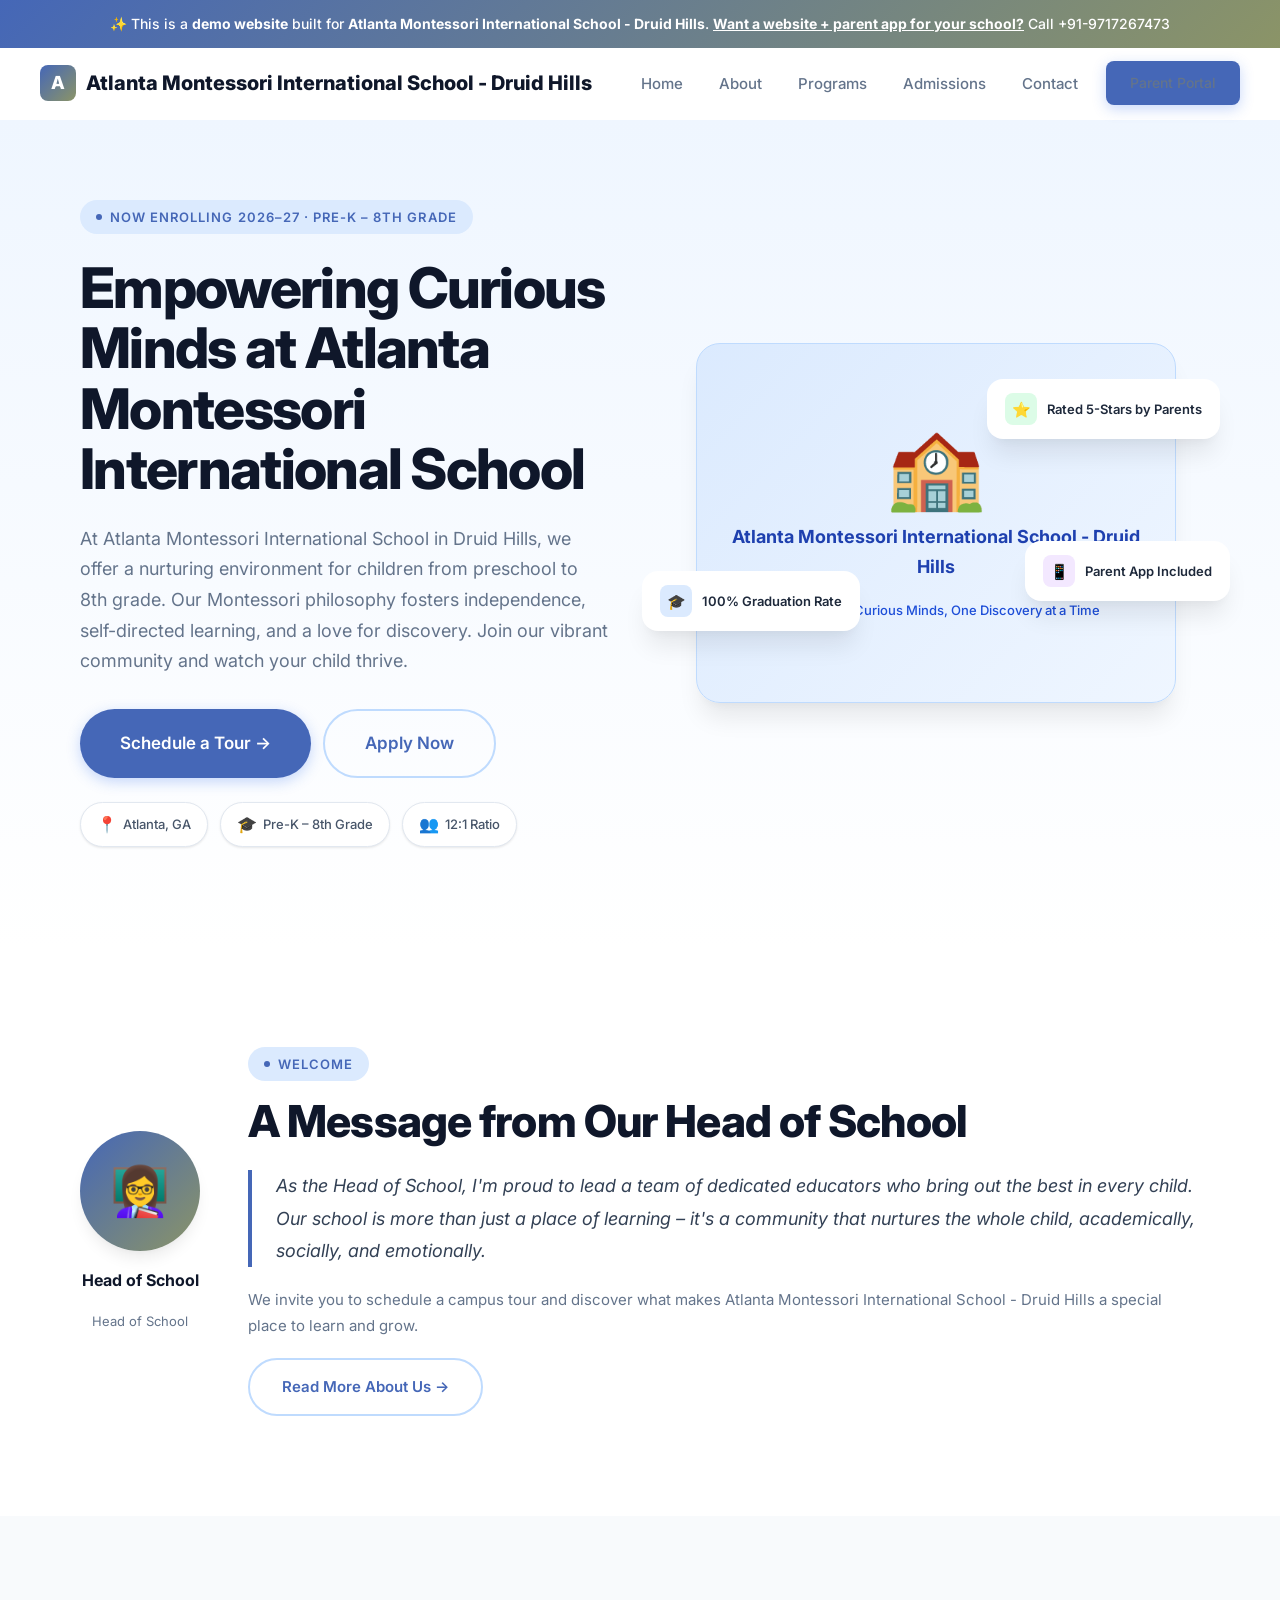
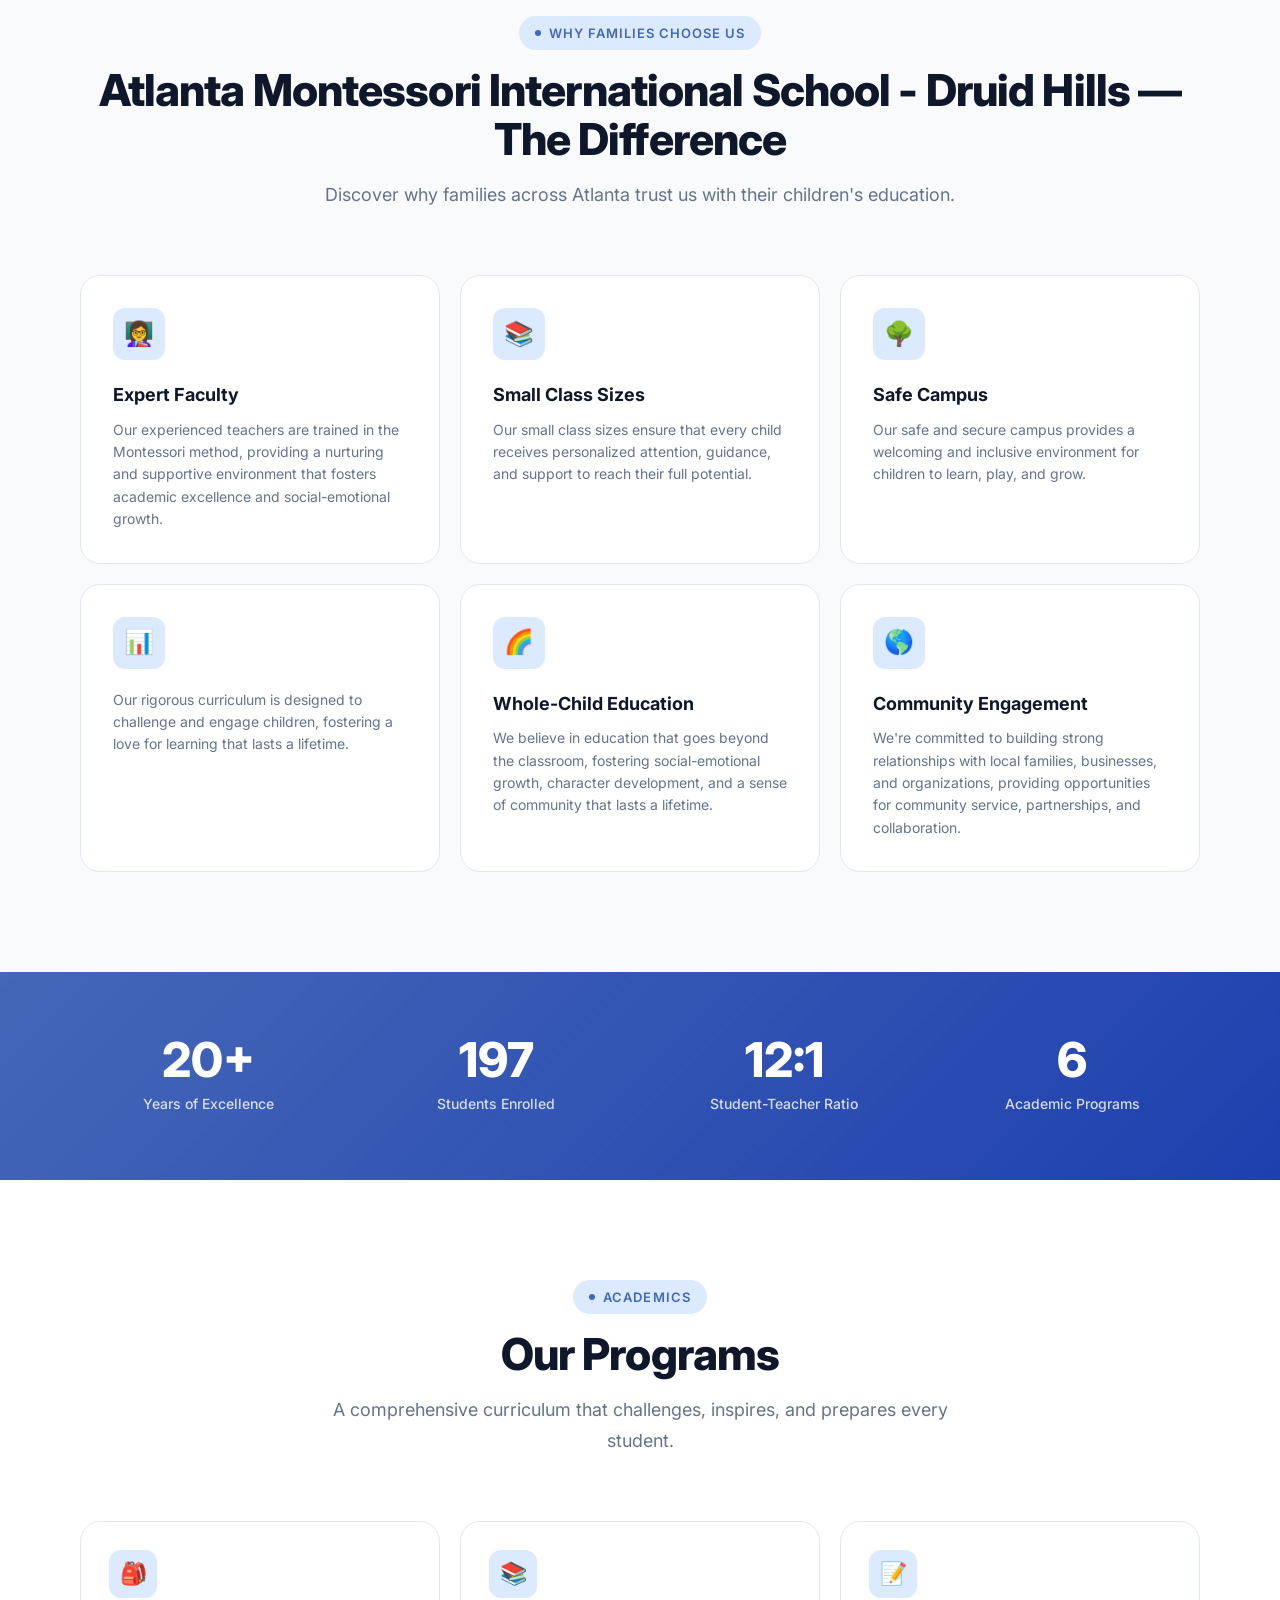
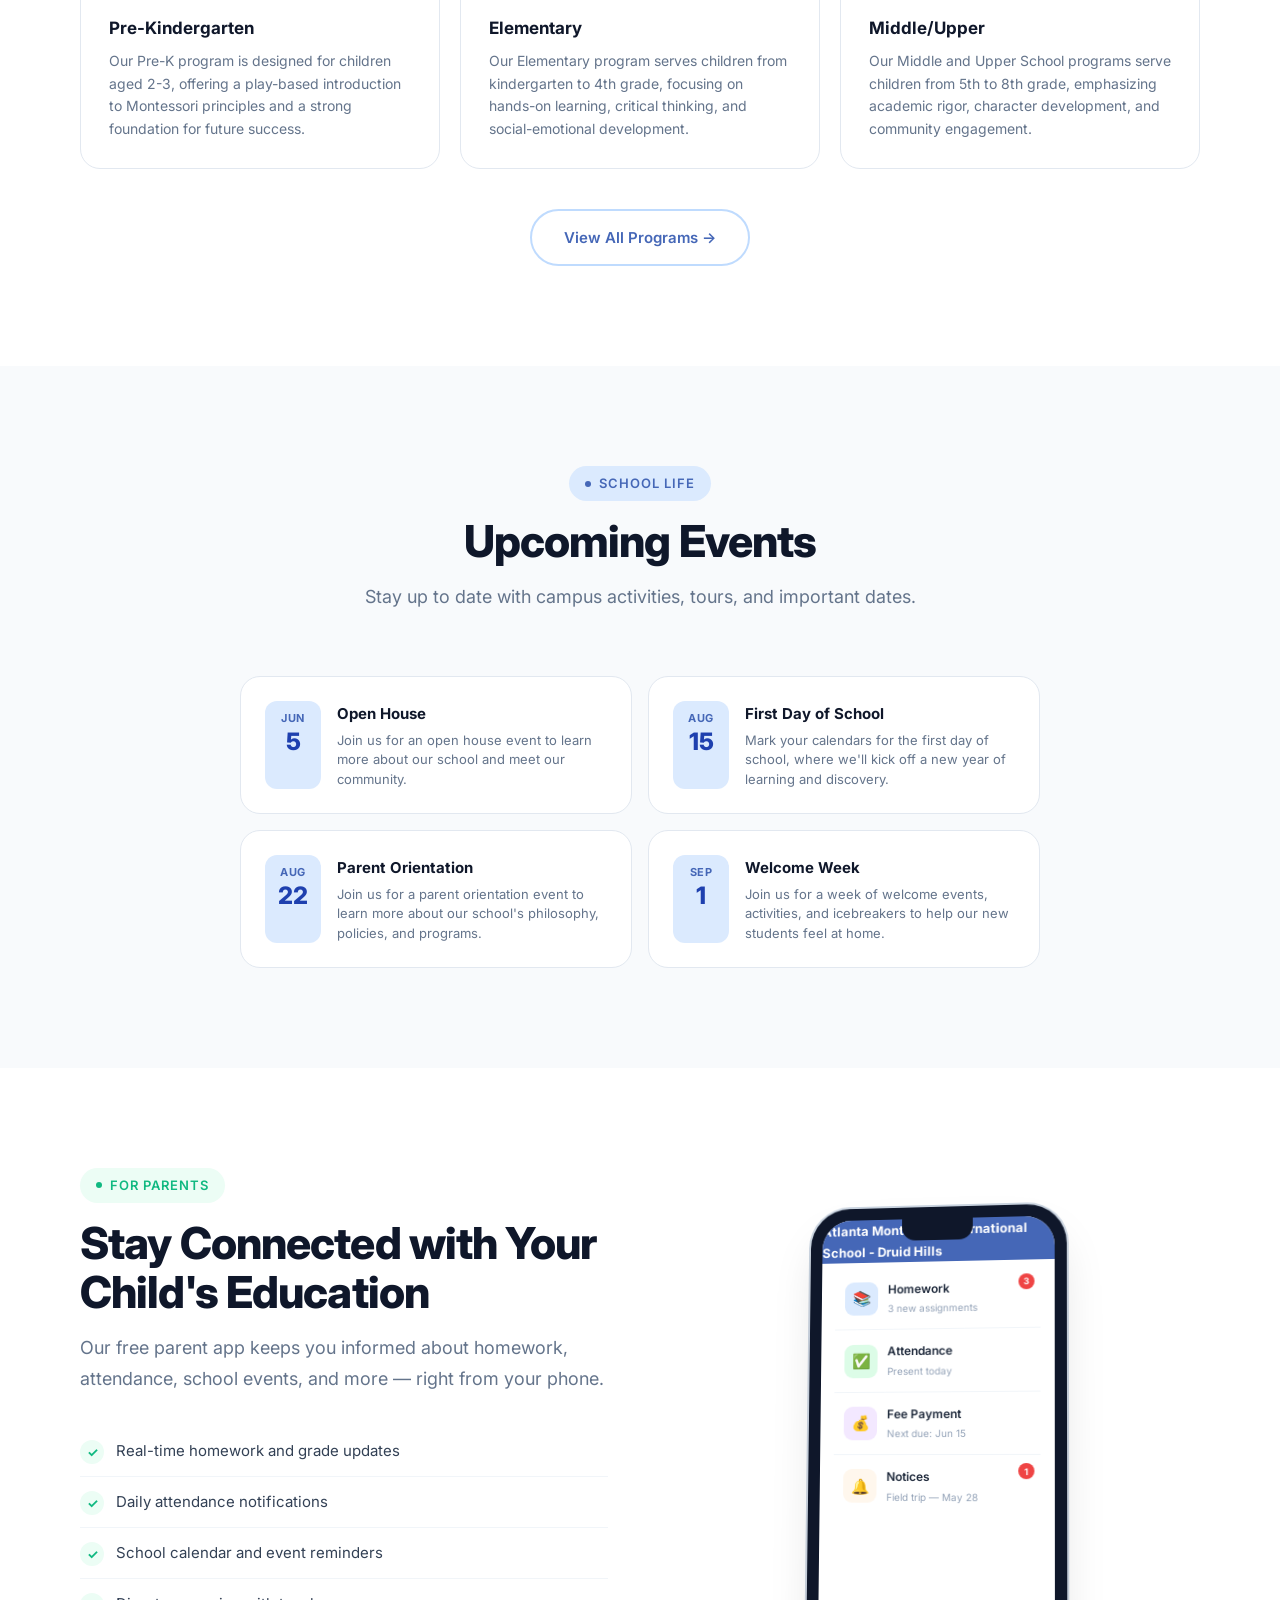
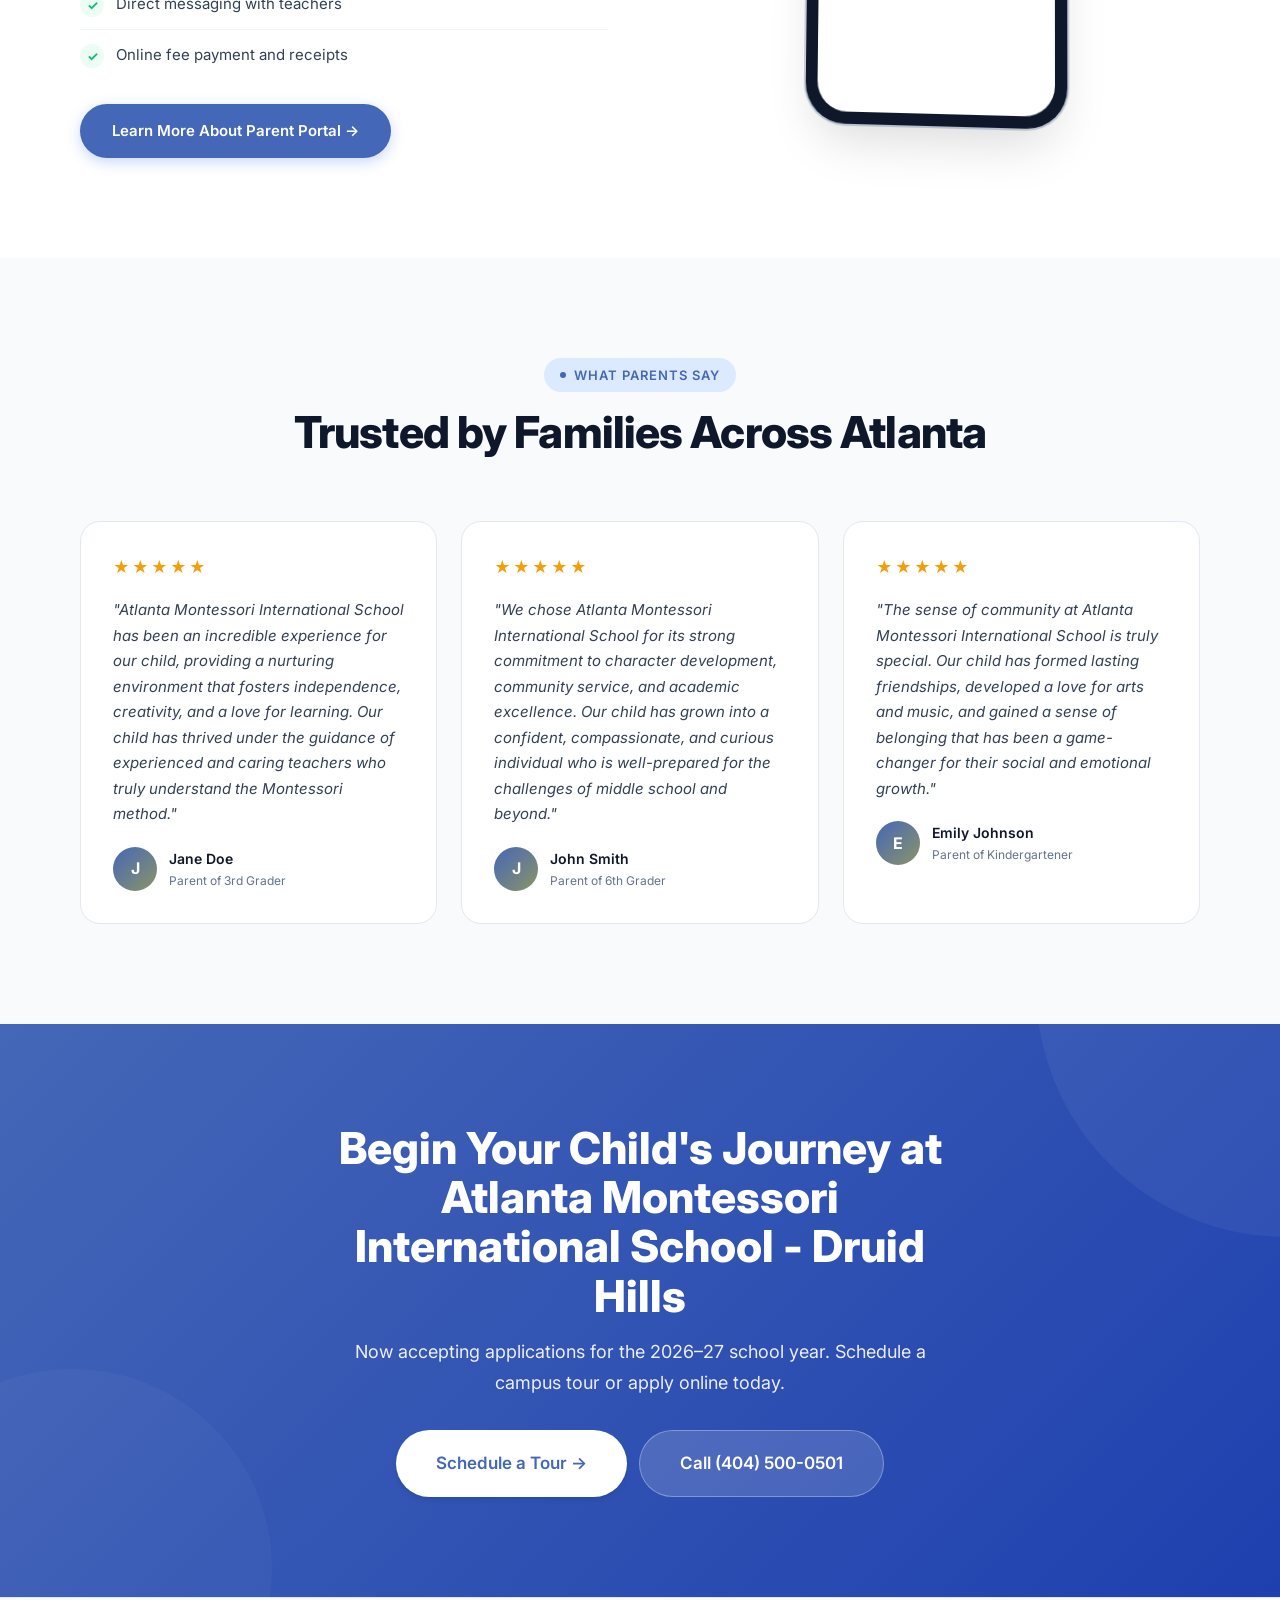
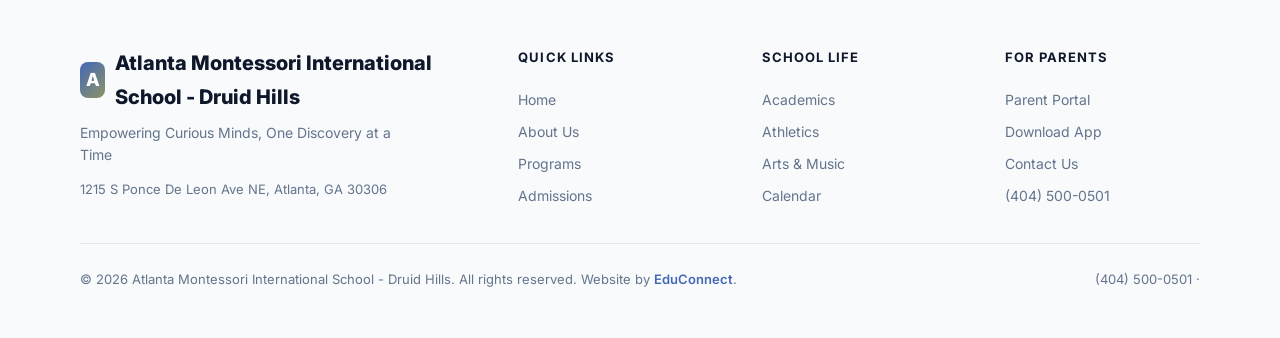
==== index.html @ 27335b86 "Initial demo site for Atlanta Montessori International School - Druid Hills" ====
<!DOCTYPE html><html lang="en"><head>
  <meta charset="UTF-8"><meta name="viewport" content="width=device-width,initial-scale=1.0">
  <title>Home — Atlanta Montessori International School - Druid Hills</title>
  <meta name="description" content="Home — Atlanta Montessori International School - Druid Hills, a premier school in Atlanta, GA serving Pre-K – 8th Grade.">
  <meta property="og:title" content="Home — Atlanta Montessori International School - Druid Hills"><meta property="og:type" content="website">
  <link rel="preconnect" href="https://fonts.googleapis.com"><link rel="preconnect" href="https://fonts.gstatic.com" crossorigin>
  <link href="https://fonts.googleapis.com/css2?family=Inter:wght@400;500;600;700;800&display=swap" rel="stylesheet">
  <link rel="stylesheet" href="/styles.css"><script src="/main.js" defer></script>
</head><body><div class="demo-banner">
  ✨ This is a <strong>demo website</strong> built for <strong>Atlanta Montessori International School - Druid Hills</strong>.
  <a href="mailto:bhupender@myfirststepschool.com">Want a website + parent app for your school?</a> Call +91-9717267473
</div>
<nav class="navbar">
  <a href="/" class="logo"><span class="logo-icon">A</span>Atlanta Montessori International School - Druid Hills</a>
  <div class="nav-links">
    <a href="/">Home</a>
    <a href="/about.html">About</a>
    <a href="/programs.html">Programs</a>
    <a href="/admissions.html">Admissions</a>
    <a href="/contact.html">Contact</a>
    <a href="/parents.html" class="btn btn-primary" style="padding:10px 24px;font-size:14px">Parent Portal</a>
  </div>
  <button class="hamburger" aria-label="Toggle menu"><span></span><span></span><span></span></button>
</nav><main>
<section class="hero"><div class="container"><div class="hero-inner">
  <div class="hero-content">
    <div class="badge animate-on-scroll mb-6">Now Enrolling 2026–27 · Pre-K – 8th Grade</div>
    <h1 class="heading-xl animate-on-scroll mb-6">Empowering Curious Minds at Atlanta Montessori International School</h1>
    <p class="text-lg text-muted animate-on-scroll mb-8">At Atlanta Montessori International School in Druid Hills, we offer a nurturing environment for children from preschool to 8th grade. Our Montessori philosophy fosters independence, self-directed learning, and a love for discovery. Join our vibrant community and watch your child thrive.</p>
    <div class="hero-actions animate-on-scroll">
      <a href="/admissions.html" class="btn btn-primary btn-lg">Schedule a Tour →</a>
      <a href="/admissions.html" class="btn btn-outline btn-lg">Apply Now</a>
    </div>
    <div class="hero-info-cards animate-on-scroll" style="margin-top:24px">
      <div class="info-chip"><span class="ic-icon">📍</span> Atlanta, GA</div>
      <div class="info-chip"><span class="ic-icon">🎓</span> Pre-K – 8th Grade</div>
      <div class="info-chip"><span class="ic-icon">👥</span> 12:1 Ratio</div>
    </div>
  </div>
  <div class="hero-visual animate-on-scroll">
    <div class="school-illustration"><div class="school-illustration-inner">
      <div class="school-building">🏫</div><h3>Atlanta Montessori International School - Druid Hills</h3><p>Empowering Curious Minds, One Discovery at a Time</p>
    </div></div>
    <div class="float-card card-1"><div class="fc-icon green">⭐</div>Rated 5-Stars by Parents</div>
    <div class="float-card card-2"><div class="fc-icon blue">🎓</div>100% Graduation Rate</div>
    <div class="float-card card-3"><div class="fc-icon purple">📱</div>Parent App Included</div>
  </div>
</div></div></section>

<section class="welcome-section section-padding"><div class="container"><div class="welcome-grid">
  <div class="principal-card animate-on-scroll">
    <div class="principal-avatar">👩‍🏫</div>
    <div class="principal-name">Head of School</div><div class="principal-title">Head of School</div>
  </div>
  <div class="welcome-text animate-on-scroll">
    <div class="badge mb-4">Welcome</div>
    <h2 class="heading-lg mb-6">A Message from Our Head of School</h2>
    <blockquote>As the Head of School, I'm proud to lead a team of dedicated educators who bring out the best in every child. Our school is more than just a place of learning – it's a community that nurtures the whole child, academically, socially, and emotionally.</blockquote>
    <p>We invite you to schedule a campus tour and discover what makes Atlanta Montessori International School - Druid Hills a special place to learn and grow.</p>
    <a href="/about.html" class="btn btn-outline" style="margin-top:20px">Read More About Us →</a>
  </div>
</div></div></section>

<section class="features-section section-padding"><div class="container">
  <div class="text-center mb-16">
    <div class="badge animate-on-scroll mb-4">Why Families Choose Us</div>
    <h2 class="heading-lg animate-on-scroll mb-4">Atlanta Montessori International School - Druid Hills — The Difference</h2>
    <p class="text-lg text-muted max-w-lg mx-auto animate-on-scroll">Discover why families across Atlanta trust us with their children's education.</p>
  </div>
  <div class="features-grid">
      <div class="feature-card animate-on-scroll stagger-1">
        <div class="feature-icon">👩‍🏫</div><h3>Expert Faculty</h3><p>Our experienced teachers are trained in the Montessori method, providing a nurturing and supportive environment that fosters academic excellence and social-emotional growth.</p>
      </div>
      <div class="feature-card animate-on-scroll stagger-2">
        <div class="feature-icon">📚</div><h3>Small Class Sizes</h3><p>Our small class sizes ensure that every child receives personalized attention, guidance, and support to reach their full potential.</p>
      </div>
      <div class="feature-card animate-on-scroll stagger-3">
        <div class="feature-icon">🌳</div><h3>Safe Campus</h3><p>Our safe and secure campus provides a welcoming and inclusive environment for children to learn, play, and grow.</p>
      </div>
      <div class="feature-card animate-on-scroll stagger-4">
        <div class="feature-icon">📊</div><h3></h3><p>Our rigorous curriculum is designed to challenge and engage children, fostering a love for learning that lasts a lifetime.</p>
      </div>
      <div class="feature-card animate-on-scroll stagger-5">
        <div class="feature-icon">🌈</div><h3>Whole-Child Education</h3><p>We believe in education that goes beyond the classroom, fostering social-emotional growth, character development, and a sense of community that lasts a lifetime.</p>
      </div>
      <div class="feature-card animate-on-scroll stagger-6">
        <div class="feature-icon">🌎</div><h3>Community Engagement</h3><p>We're committed to building strong relationships with local families, businesses, and organizations, providing opportunities for community service, partnerships, and collaboration.</p>
      </div></div>
</div></section>

<section class="stats-section"><div class="container"><div class="stats-grid">
  <div class="animate-on-scroll stagger-1"><div class="stat-value" data-count="20" data-suffix="+">0+</div><div class="stat-label">Years of Excellence</div></div>
  <div class="animate-on-scroll stagger-2"><div class="stat-value" data-count="200">0</div><div class="stat-label">Students Enrolled</div></div>
  <div class="animate-on-scroll stagger-3"><div class="stat-value">12:1</div><div class="stat-label">Student-Teacher Ratio</div></div>
  <div class="animate-on-scroll stagger-4"><div class="stat-value" data-count="6">0</div><div class="stat-label">Academic Programs</div></div>
</div></div></section>

<section class="programs-section section-padding"><div class="container">
  <div class="text-center mb-16">
    <div class="badge animate-on-scroll mb-4">Academics</div>
    <h2 class="heading-lg animate-on-scroll mb-4">Our Programs</h2>
    <p class="text-lg text-muted max-w-lg mx-auto animate-on-scroll">A comprehensive curriculum that challenges, inspires, and prepares every student.</p>
  </div>
  <div class="programs-grid">
      <div class="program-card animate-on-scroll stagger-1">
        <div class="program-icon">🎒</div><h3>Pre-Kindergarten</h3><p>Our Pre-K program is designed for children aged 2-3, offering a play-based introduction to Montessori principles and a strong foundation for future success.</p>
      </div>
      <div class="program-card animate-on-scroll stagger-2">
        <div class="program-icon">📚</div><h3>Elementary</h3><p>Our Elementary program serves children from kindergarten to 4th grade, focusing on hands-on learning, critical thinking, and social-emotional development.</p>
      </div>
      <div class="program-card animate-on-scroll stagger-3">
        <div class="program-icon">📝</div><h3>Middle/Upper</h3><p>Our Middle and Upper School programs serve children from 5th to 8th grade, emphasizing academic rigor, character development, and community engagement.</p>
      </div></div>
  <div class="text-center animate-on-scroll" style="margin-top:40px"><a href="/programs.html" class="btn btn-outline">View All Programs →</a></div>
</div></section>

<section class="events-section section-padding"><div class="container">
  <div class="text-center mb-16">
    <div class="badge animate-on-scroll mb-4">School Life</div>
    <h2 class="heading-lg animate-on-scroll mb-4">Upcoming Events</h2>
    <p class="text-lg text-muted max-w-lg mx-auto animate-on-scroll">Stay up to date with campus activities, tours, and important dates.</p>
  </div>
  <div class="events-grid"><div class="event-card animate-on-scroll stagger-1">
        <div class="event-date"><div class="month">Jun</div><div class="day">5</div></div>
        <div class="event-info"><h4>Open House</h4><p>Join us for an open house event to learn more about our school and meet our community.</p></div>
      </div><div class="event-card animate-on-scroll stagger-2">
        <div class="event-date"><div class="month">Aug</div><div class="day">15</div></div>
        <div class="event-info"><h4>First Day of School</h4><p>Mark your calendars for the first day of school, where we'll kick off a new year of learning and discovery.</p></div>
      </div><div class="event-card animate-on-scroll stagger-3">
        <div class="event-date"><div class="month">Aug</div><div class="day">22</div></div>
        <div class="event-info"><h4>Parent Orientation</h4><p>Join us for a parent orientation event to learn more about our school's philosophy, policies, and programs.</p></div>
      </div><div class="event-card animate-on-scroll stagger-4">
        <div class="event-date"><div class="month">Sep</div><div class="day">1</div></div>
        <div class="event-info"><h4>Welcome Week</h4><p>Join us for a week of welcome events, activities, and icebreakers to help our new students feel at home.</p></div>
      </div></div>
</div></section>

<section class="portal-section section-padding"><div class="container"><div class="portal-grid">
  <div>
    <div class="badge accent animate-on-scroll mb-4">For Parents</div>
    <h2 class="heading-lg animate-on-scroll mb-4">Stay Connected with Your Child's Education</h2>
    <p class="text-lg text-muted animate-on-scroll mb-8">Our free parent app keeps you informed about homework, attendance, school events, and more — right from your phone.</p>
    <ul class="portal-features animate-on-scroll">
      <li><span class="pf-icon">✓</span>Real-time homework and grade updates</li>
      <li><span class="pf-icon">✓</span>Daily attendance notifications</li>
      <li><span class="pf-icon">✓</span>School calendar and event reminders</li>
      <li><span class="pf-icon">✓</span>Direct messaging with teachers</li>
      <li><span class="pf-icon">✓</span>Online fee payment and receipts</li>
    </ul>
    <a href="/parents.html" class="btn btn-primary animate-on-scroll" style="margin-top:24px">Learn More About Parent Portal →</a>
  </div>
  <div class="animate-on-scroll" style="display:flex;justify-content:center">
    <div class="phone-mockup"><div class="phone-screen">
      <div class="phone-status-bar">Atlanta Montessori International School - Druid Hills</div>
      <div class="phone-screen-content">
        <div class="phone-nav-item"><div class="phone-nav-icon blue">📚</div><div><div class="phone-nav-label">Homework</div><div class="phone-nav-sub">3 new assignments</div></div><div class="phone-badge">3</div></div>
        <div class="phone-nav-item"><div class="phone-nav-icon green">✅</div><div><div class="phone-nav-label">Attendance</div><div class="phone-nav-sub">Present today</div></div></div>
        <div class="phone-nav-item"><div class="phone-nav-icon purple">💰</div><div><div class="phone-nav-label">Fee Payment</div><div class="phone-nav-sub">Next due: Jun 15</div></div></div>
        <div class="phone-nav-item"><div class="phone-nav-icon orange">🔔</div><div><div class="phone-nav-label">Notices</div><div class="phone-nav-sub">Field trip — May 28</div></div><div class="phone-badge">1</div></div>
      </div>
      <div class="phone-bottom-bar">
        <div class="phone-tab active"><div style="font-size:14px">🏠</div>Home</div>
        <div class="phone-tab"><div style="font-size:14px">📚</div>Classes</div>
        <div class="phone-tab"><div style="font-size:14px">💬</div>Chat</div>
        <div class="phone-tab"><div style="font-size:14px">👤</div>Profile</div>
      </div>
    </div></div>
  </div>
</div></div></section>

<section class="testimonials-section section-padding"><div class="container">
  <div class="text-center mb-16">
    <div class="badge animate-on-scroll mb-4">What Parents Say</div>
    <h2 class="heading-lg animate-on-scroll mb-4">Trusted by Families Across Atlanta</h2>
  </div>
  <div class="testimonials-grid">
      <div class="testimonial-card animate-on-scroll stagger-1">
        <div class="stars"><span class="star">★</span><span class="star">★</span><span class="star">★</span><span class="star">★</span><span class="star">★</span></div>
        <p class="testimonial-text">"Atlanta Montessori International School has been an incredible experience for our child, providing a nurturing environment that fosters independence, creativity, and a love for learning. Our child has thrived under the guidance of experienced and caring teachers who truly understand the Montessori method."</p>
        <div class="testimonial-author"><div class="author-avatar">J</div>
        <div class="author-info"><div class="author-name">Jane Doe</div><div class="author-role">Parent of 3rd Grader</div></div></div>
      </div>
      <div class="testimonial-card animate-on-scroll stagger-2">
        <div class="stars"><span class="star">★</span><span class="star">★</span><span class="star">★</span><span class="star">★</span><span class="star">★</span></div>
        <p class="testimonial-text">"We chose Atlanta Montessori International School for its strong commitment to character development, community service, and academic excellence. Our child has grown into a confident, compassionate, and curious individual who is well-prepared for the challenges of middle school and beyond."</p>
        <div class="testimonial-author"><div class="author-avatar">J</div>
        <div class="author-info"><div class="author-name">John Smith</div><div class="author-role">Parent of 6th Grader</div></div></div>
      </div>
      <div class="testimonial-card animate-on-scroll stagger-3">
        <div class="stars"><span class="star">★</span><span class="star">★</span><span class="star">★</span><span class="star">★</span><span class="star">★</span></div>
        <p class="testimonial-text">"The sense of community at Atlanta Montessori International School is truly special. Our child has formed lasting friendships, developed a love for arts and music, and gained a sense of belonging that has been a game-changer for their social and emotional growth."</p>
        <div class="testimonial-author"><div class="author-avatar">E</div>
        <div class="author-info"><div class="author-name">Emily Johnson</div><div class="author-role">Parent of Kindergartener</div></div></div>
      </div></div>
</div></section>

<section class="cta-section"><div class="container"><div class="cta-content animate-on-scroll">
  <h2>Begin Your Child's Journey at Atlanta Montessori International School - Druid Hills</h2>
  <p>Now accepting applications for the 2026–27 school year. Schedule a campus tour or apply online today.</p>
  <div class="cta-actions">
    <a href="/admissions.html" class="btn btn-white btn-lg">Schedule a Tour →</a>
    <a href="tel:(404) 500-0501" class="btn btn-lg" style="background:rgba(255,255,255,.15);color:white;border:1px solid rgba(255,255,255,.3)">Call (404) 500-0501</a>
  </div>
</div></div></section>
</main><footer class="footer">
  <div class="container">
    <div class="footer-grid">
      <div class="footer-brand">
        <div class="logo" style="margin-bottom:8px"><span class="logo-icon">A</span>Atlanta Montessori International School - Druid Hills</div>
        <p>Empowering Curious Minds, One Discovery at a Time</p>
        <p style="margin-top:12px;font-size:13px">1215 S Ponce De Leon Ave NE, Atlanta, GA 30306</p>
      </div>
      <div class="footer-col"><h4>Quick Links</h4><a href="/">Home</a><a href="/about.html">About Us</a><a href="/programs.html">Programs</a><a href="/admissions.html">Admissions</a></div>
      <div class="footer-col"><h4>School Life</h4><a href="/programs.html">Academics</a><a href="/programs.html">Athletics</a><a href="/programs.html">Arts &amp; Music</a><a href="/contact.html">Calendar</a></div>
      <div class="footer-col"><h4>For Parents</h4><a href="/parents.html">Parent Portal</a><a href="/parents.html">Download App</a><a href="/contact.html">Contact Us</a><a href="tel:(404) 500-0501">(404) 500-0501</a></div>
    </div>
    <div class="footer-bottom">
      <p>&copy; 2026 Atlanta Montessori International School - Druid Hills. All rights reserved. Website by <a href="mailto:bhupender@myfirststepschool.com">EduConnect</a>.</p>
      <p>(404) 500-0501 &middot; <a href="mailto:"></a></p>
    </div>
  </div>
</footer></body></html>
---- styles.css ----
/* ===== DESIGN SYSTEM — LIGHT PROFESSIONAL ===== */
:root{
  --primary:#4567b7;--primary-50:#eff6ff;--primary-100:#dbeafe;--primary-200:#bfdbfe;
  --primary-500:#4567b7;--primary-600:#1d4ed8;--primary-700:#1e40af;
  --secondary:#8b9467;--accent:#10b981;--accent-50:#ecfdf5;
  --white:#fff;--gray-50:#f8fafc;--gray-100:#f1f5f9;--gray-200:#e2e8f0;--gray-300:#cbd5e1;
  --gray-400:#94a3b8;--gray-500:#64748b;--gray-600:#475569;--gray-700:#334155;
  --gray-800:#1e293b;--gray-900:#0f172a;
  --bg:var(--white);--bg-alt:var(--gray-50);--text:var(--gray-700);
  --text-heading:var(--gray-900);--text-muted:var(--gray-500);--border:var(--gray-200);
  --shadow-sm:0 1px 3px rgba(0,0,0,.06),0 1px 2px rgba(0,0,0,.04);
  --shadow-md:0 4px 6px -1px rgba(0,0,0,.07),0 2px 4px -2px rgba(0,0,0,.05);
  --shadow-lg:0 10px 15px -3px rgba(0,0,0,.08),0 4px 6px -4px rgba(0,0,0,.04);
  --shadow-xl:0 20px 25px -5px rgba(0,0,0,.08),0 8px 10px -6px rgba(0,0,0,.04);
  --shadow-2xl:0 25px 50px -12px rgba(0,0,0,.15);
  --shadow-primary:0 4px 14px rgba(37,99,235,.25);
  --radius-sm:8px;--radius-md:12px;--radius-lg:16px;--radius-xl:20px;--radius-2xl:24px;--radius-full:9999px;
  --font:'Inter',-apple-system,BlinkMacSystemFont,'Segoe UI',sans-serif;
}
*,*::before,*::after{margin:0;padding:0;box-sizing:border-box}
html{scroll-behavior:smooth;-webkit-font-smoothing:antialiased}
body{font-family:var(--font);background:var(--bg);color:var(--text);line-height:1.7;overflow-x:hidden;font-size:16px}
a{color:inherit;text-decoration:none}img{max-width:100%;display:block}button{font-family:inherit;cursor:pointer}
.container{max-width:1200px;margin:0 auto;padding:0 24px}
@media(min-width:768px){.container{padding:0 40px}}
.section-padding{padding:80px 0}
@media(min-width:768px){.section-padding{padding:100px 0}}
.badge{display:inline-flex;align-items:center;gap:8px;padding:6px 16px;font-size:13px;font-weight:600;text-transform:uppercase;letter-spacing:.08em;border-radius:var(--radius-full);background:var(--primary-100);color:var(--primary)}
.badge::before{content:'';width:6px;height:6px;border-radius:50%;background:var(--primary);animation:pulse 2s infinite}
.badge.accent{background:var(--accent-50);color:var(--accent)}.badge.accent::before{background:var(--accent)}
.heading-xl{font-size:clamp(32px,5vw,56px);font-weight:800;line-height:1.08;letter-spacing:-.03em;color:var(--text-heading)}
.heading-lg{font-size:clamp(28px,4vw,44px);font-weight:800;line-height:1.12;letter-spacing:-.02em;color:var(--text-heading)}
.heading-md{font-size:clamp(22px,3vw,32px);font-weight:700;line-height:1.2;color:var(--text-heading)}
.heading-sm{font-size:20px;font-weight:700;line-height:1.3;color:var(--text-heading)}
.text-lg{font-size:18px;line-height:1.7;color:var(--text)}
.text-base{font-size:16px;line-height:1.7;color:var(--text)}
.text-sm{font-size:14px;line-height:1.6;color:var(--text-muted)}
.text-center{text-align:center}.text-muted{color:var(--text-muted)}
.gradient-text{background:linear-gradient(135deg,var(--primary),var(--secondary));-webkit-background-clip:text;-webkit-text-fill-color:transparent;background-clip:text}
.max-w-lg{max-width:640px}.mx-auto{margin-left:auto;margin-right:auto}
.mb-4{margin-bottom:16px}.mb-6{margin-bottom:24px}.mb-8{margin-bottom:32px}
.mb-12{margin-bottom:48px}.mb-16{margin-bottom:64px}
.btn{display:inline-flex;align-items:center;justify-content:center;gap:8px;padding:14px 32px;font-size:15px;font-weight:600;border-radius:var(--radius-full);border:none;cursor:pointer;transition:all .25s cubic-bezier(.4,0,.2,1);text-decoration:none;white-space:nowrap}
.btn-primary{background:var(--primary);color:var(--white);box-shadow:var(--shadow-primary)}
.btn-primary:hover{background:var(--primary-600);transform:translateY(-2px);box-shadow:0 8px 24px rgba(37,99,235,.3)}
.btn-lg{padding:18px 40px;font-size:17px}
.btn-outline{background:transparent;color:var(--primary);border:2px solid var(--primary-200)}
.btn-outline:hover{background:var(--primary-50);border-color:var(--primary);transform:translateY(-2px)}
.btn-white{background:var(--white);color:var(--primary);box-shadow:var(--shadow-md)}
.btn-white:hover{transform:translateY(-2px);box-shadow:var(--shadow-lg)}
.demo-banner{background:linear-gradient(135deg,var(--primary),var(--secondary));color:var(--white);text-align:center;padding:12px 24px;font-size:14px;font-weight:500;position:relative;z-index:200}
.demo-banner strong{font-weight:700}.demo-banner a{color:var(--white);text-decoration:underline;font-weight:700}
.navbar{position:sticky;top:0;z-index:100;display:flex;justify-content:space-between;align-items:center;padding:0 24px;height:72px;background:rgba(255,255,255,.92);backdrop-filter:blur(20px) saturate(180%);border-bottom:1px solid transparent;transition:all .3s ease}
@media(min-width:768px){.navbar{padding:0 40px}}
.navbar.scrolled{border-bottom-color:var(--border);box-shadow:var(--shadow-sm)}
.logo{display:flex;align-items:center;gap:10px;font-size:18px;font-weight:800;color:var(--text-heading)}
@media(min-width:768px){.logo{font-size:20px}}
.logo-icon{width:36px;height:36px;border-radius:var(--radius-sm);background:linear-gradient(135deg,var(--primary),var(--secondary));display:flex;align-items:center;justify-content:center;color:white;font-size:18px;font-weight:800}
.nav-links{display:flex;gap:4px;align-items:center}
.nav-links a{padding:8px 16px;font-size:15px;font-weight:500;color:var(--text-muted);border-radius:var(--radius-sm);transition:all .2s ease}
.nav-links a:hover{color:var(--text-heading);background:var(--gray-50)}
.nav-links .btn{margin-left:8px}
.hamburger{display:none;background:none;border:none;padding:8px;min-height:44px;min-width:44px;flex-direction:column;justify-content:center;align-items:center}
.hamburger span{display:block;width:22px;height:2px;background:var(--gray-700);margin:3px 0;transition:all .3s ease;border-radius:2px}
.hamburger.active span:nth-child(1){transform:rotate(45deg) translate(4px,4px)}
.hamburger.active span:nth-child(2){opacity:0}
.hamburger.active span:nth-child(3){transform:rotate(-45deg) translate(4px,-4px)}
@media(max-width:768px){.hamburger{display:flex}.nav-links{display:none;position:fixed;top:72px;left:0;right:0;bottom:0;background:var(--white);flex-direction:column;align-items:center;justify-content:center;gap:16px;z-index:200}.nav-links.open{display:flex}.nav-links a{font-size:18px;padding:12px 24px}}
.hero{position:relative;overflow:hidden;background:linear-gradient(180deg,var(--primary-50) 0%,var(--white) 100%)}
.hero-inner{display:grid;grid-template-columns:1fr;gap:48px;align-items:center;padding:60px 0 80px}
@media(min-width:1024px){.hero-inner{grid-template-columns:1fr 1fr;gap:64px;padding:80px 0 100px}}
.hero-content{max-width:560px}
@media(max-width:1023px){.hero-content{text-align:center;margin:0 auto}}
.hero-actions{display:flex;gap:12px;flex-wrap:wrap}
@media(max-width:1023px){.hero-actions{justify-content:center}}
.hero-visual{display:flex;justify-content:center;align-items:center;position:relative}
.school-illustration{position:relative;width:100%;max-width:480px;aspect-ratio:4/3;border-radius:var(--radius-2xl);overflow:hidden;background:linear-gradient(135deg,var(--primary-100),var(--primary-50));border:1px solid var(--primary-200);box-shadow:var(--shadow-xl)}
.school-illustration-inner{width:100%;height:100%;display:flex;flex-direction:column;align-items:center;justify-content:center;gap:16px;padding:32px}
.school-building{font-size:80px;line-height:1}
.school-illustration h3{font-size:18px;font-weight:700;color:var(--primary-700);text-align:center}
.school-illustration p{font-size:13px;color:var(--primary-600);text-align:center;font-weight:500}
.hero-info-cards{display:flex;gap:12px;flex-wrap:wrap;margin-top:20px}
@media(max-width:1023px){.hero-info-cards{justify-content:center}}
.info-chip{display:flex;align-items:center;gap:6px;padding:8px 16px;background:var(--white);border:1px solid var(--border);border-radius:var(--radius-full);font-size:13px;font-weight:500;color:var(--gray-600);box-shadow:var(--shadow-sm)}
.info-chip .ic-icon{font-size:16px}
.float-card{position:absolute;background:var(--white);border-radius:var(--radius-lg);box-shadow:var(--shadow-xl);padding:14px 18px;display:flex;align-items:center;gap:10px;font-size:13px;font-weight:600;color:var(--gray-800);animation:float-gentle 4s ease-in-out infinite;z-index:5;white-space:nowrap}
.float-card.card-1{top:10%;right:-20px;animation-delay:0s}
.float-card.card-2{bottom:20%;left:-30px;animation-delay:1.5s}
.float-card.card-3{top:55%;right:-30px;animation-delay:3s}
.float-card .fc-icon{width:32px;height:32px;border-radius:8px;display:flex;align-items:center;justify-content:center;font-size:15px}
.float-card .fc-icon.green{background:#dcfce7;color:#16a34a}
.float-card .fc-icon.blue{background:var(--primary-100);color:var(--primary)}
.float-card .fc-icon.purple{background:#f3e8ff;color:#9333ea}
.welcome-section{background:var(--white)}
.welcome-grid{display:grid;grid-template-columns:1fr;gap:40px;align-items:center}
@media(min-width:768px){.welcome-grid{grid-template-columns:auto 1fr;gap:48px}}
.principal-card{display:flex;flex-direction:column;align-items:center;text-align:center;gap:16px}
.principal-avatar{width:120px;height:120px;border-radius:50%;background:linear-gradient(135deg,var(--primary),var(--secondary));display:flex;align-items:center;justify-content:center;font-size:48px;color:white;box-shadow:var(--shadow-lg)}
.principal-name{font-size:16px;font-weight:700;color:var(--text-heading)}
.principal-title{font-size:13px;color:var(--text-muted)}
.welcome-text blockquote{font-size:18px;font-style:italic;color:var(--text);line-height:1.8;border-left:4px solid var(--primary);padding-left:24px;margin-bottom:20px}
.welcome-text p{font-size:15px;color:var(--text-muted);line-height:1.7}
.features-section{background:var(--bg-alt)}
.features-grid{display:grid;grid-template-columns:1fr;gap:20px}
@media(min-width:640px){.features-grid{grid-template-columns:repeat(2,1fr)}}
@media(min-width:1024px){.features-grid{grid-template-columns:repeat(3,1fr)}}
.feature-card{position:relative;padding:32px;border-radius:var(--radius-xl);background:var(--white);border:1px solid var(--border);transition:all .3s ease;overflow:hidden}
.feature-card:hover{transform:translateY(-4px);box-shadow:var(--shadow-lg);border-color:var(--primary-200)}
.feature-icon{width:52px;height:52px;border-radius:var(--radius-md);background:var(--primary-100);display:flex;align-items:center;justify-content:center;margin-bottom:20px;font-size:24px;transition:transform .3s ease}
.feature-card:hover .feature-icon{transform:scale(1.1)}
.feature-card h3{font-size:18px;font-weight:700;color:var(--text-heading);margin-bottom:8px}
.feature-card p{font-size:14px;color:var(--text-muted);line-height:1.6}
.programs-section{background:var(--white)}
.programs-grid{display:grid;grid-template-columns:1fr;gap:20px}
@media(min-width:640px){.programs-grid{grid-template-columns:repeat(2,1fr)}}
@media(min-width:1024px){.programs-grid{grid-template-columns:repeat(3,1fr)}}
.program-card{padding:28px;border-radius:var(--radius-xl);background:var(--white);border:1px solid var(--border);transition:all .3s ease;position:relative;overflow:hidden}
.program-card::before{content:'';position:absolute;top:0;left:0;right:0;height:3px;background:linear-gradient(90deg,var(--primary),var(--secondary));transform:scaleX(0);transform-origin:left;transition:transform .3s ease}
.program-card:hover{transform:translateY(-4px);box-shadow:var(--shadow-lg);border-color:var(--primary-200)}
.program-card:hover::before{transform:scaleX(1)}
.program-icon{width:48px;height:48px;border-radius:var(--radius-md);background:var(--primary-100);display:flex;align-items:center;justify-content:center;margin-bottom:16px;font-size:22px}
.program-card h3{font-size:17px;font-weight:700;color:var(--text-heading);margin-bottom:8px}
.program-card p{font-size:14px;color:var(--text-muted);line-height:1.6}
.stats-section{background:linear-gradient(135deg,var(--primary),var(--primary-700));color:var(--white);padding:64px 0}
.stats-grid{display:grid;grid-template-columns:repeat(2,1fr);gap:32px;text-align:center}
@media(min-width:768px){.stats-grid{grid-template-columns:repeat(4,1fr)}}
.stat-value{font-size:clamp(32px,4vw,48px);font-weight:800;line-height:1}
.stat-label{font-size:14px;opacity:.8;margin-top:8px;font-weight:500}
.events-section{background:var(--bg-alt)}
.events-grid{display:grid;grid-template-columns:1fr;gap:16px;max-width:800px;margin:0 auto}
@media(min-width:640px){.events-grid{grid-template-columns:repeat(2,1fr)}}
.event-card{display:flex;gap:16px;padding:24px;border-radius:var(--radius-xl);background:var(--white);border:1px solid var(--border);transition:all .3s ease}
.event-card:hover{box-shadow:var(--shadow-md);border-color:var(--primary-200)}
.event-date{min-width:56px;text-align:center;padding:8px;border-radius:var(--radius-md);background:var(--primary-100)}
.event-date .month{font-size:11px;font-weight:700;text-transform:uppercase;color:var(--primary);letter-spacing:.05em}
.event-date .day{font-size:24px;font-weight:800;color:var(--primary-700);line-height:1.2}
.event-info h4{font-size:15px;font-weight:700;color:var(--text-heading);margin-bottom:4px}
.event-info p{font-size:13px;color:var(--text-muted);line-height:1.5}
.portal-section{background:var(--white)}
.portal-grid{display:grid;grid-template-columns:1fr;gap:48px;align-items:center}
@media(min-width:1024px){.portal-grid{grid-template-columns:1fr 1fr;gap:64px}}
.phone-mockup{position:relative;width:260px;height:520px;background:var(--gray-900);border-radius:40px;padding:12px;box-shadow:var(--shadow-2xl),0 0 0 2px var(--gray-300);margin:0 auto;transform:perspective(1000px) rotateY(-6deg) rotateX(3deg)}
.phone-mockup::before{content:'';position:absolute;top:12px;left:50%;transform:translateX(-50%);width:72px;height:22px;background:var(--gray-900);border-radius:0 0 14px 14px;z-index:10}
.phone-screen{width:100%;height:100%;background:var(--white);border-radius:30px;overflow:hidden;position:relative}
.phone-screen-content{padding:50px 14px 14px;font-size:12px;color:var(--gray-700)}
.phone-status-bar{position:absolute;top:0;left:0;right:0;height:44px;background:var(--primary);display:flex;align-items:center;justify-content:center;color:white;font-weight:700;font-size:13px;border-radius:18px 18px 0 0}
.phone-nav-item{display:flex;align-items:center;gap:10px;padding:12px 10px;border-bottom:1px solid var(--gray-100);position:relative}
.phone-nav-item:last-child{border-bottom:none}
.phone-nav-icon{width:34px;height:34px;border-radius:9px;display:flex;align-items:center;justify-content:center;font-size:15px;flex-shrink:0}
.phone-nav-icon.blue{background:var(--primary-100);color:var(--primary)}
.phone-nav-icon.green{background:#dcfce7;color:#16a34a}
.phone-nav-icon.purple{background:#f3e8ff;color:#9333ea}
.phone-nav-icon.orange{background:#fff7ed;color:#ea580c}
.phone-nav-label{font-weight:600;font-size:12px;color:var(--gray-800)}
.phone-nav-sub{font-size:10px;color:var(--gray-400);margin-top:1px}
.phone-badge{position:absolute;top:8px;right:6px;min-width:16px;height:16px;border-radius:8px;background:#ef4444;color:white;font-size:9px;font-weight:700;display:flex;align-items:center;justify-content:center;padding:0 4px}
.phone-bottom-bar{position:absolute;bottom:0;left:0;right:0;height:50px;background:var(--white);border-top:1px solid var(--gray-100);display:flex;align-items:center;justify-content:space-around;padding:0 8px;border-radius:0 0 18px 18px}
.phone-tab{display:flex;flex-direction:column;align-items:center;gap:2px;font-size:8px;color:var(--gray-400);font-weight:500}
.phone-tab.active{color:var(--primary)}
.portal-features{list-style:none;padding:0}
.portal-features li{display:flex;align-items:flex-start;gap:12px;padding:12px 0;border-bottom:1px solid var(--gray-100);font-size:15px;color:var(--text)}
.portal-features li:last-child{border-bottom:none}
.portal-features .pf-icon{width:24px;height:24px;border-radius:50%;background:var(--accent-50);color:var(--accent);display:flex;align-items:center;justify-content:center;flex-shrink:0;margin-top:2px;font-size:13px;font-weight:700}
.testimonials-section{background:var(--bg-alt)}
.testimonials-grid{display:grid;grid-template-columns:1fr;gap:24px}
@media(min-width:768px){.testimonials-grid{grid-template-columns:repeat(3,1fr)}}
.testimonial-card{padding:32px;border-radius:var(--radius-xl);background:var(--white);border:1px solid var(--border);transition:all .3s ease}
.testimonial-card:hover{box-shadow:var(--shadow-lg);transform:translateY(-4px)}
.stars{display:flex;gap:2px;margin-bottom:16px}.star{color:#f59e0b;font-size:16px}
.testimonial-text{font-size:15px;color:var(--text);line-height:1.7;margin-bottom:20px;font-style:italic}
.testimonial-author{display:flex;align-items:center;gap:12px}
.author-avatar{width:44px;height:44px;border-radius:50%;background:linear-gradient(135deg,var(--primary),var(--secondary));display:flex;align-items:center;justify-content:center;font-weight:700;color:var(--white);font-size:16px;flex-shrink:0}
.author-info .author-name{font-weight:600;font-size:14px;color:var(--text-heading)}
.author-info .author-role{font-size:12px;color:var(--text-muted)}
.cta-section{background:linear-gradient(135deg,var(--primary),var(--primary-700));color:var(--white);text-align:center;position:relative;overflow:hidden;padding:80px 0}
@media(min-width:768px){.cta-section{padding:100px 0}}
.cta-section::before{content:'';position:absolute;top:-50%;right:-20%;width:500px;height:500px;border-radius:50%;background:rgba(255,255,255,.05)}
.cta-section::after{content:'';position:absolute;bottom:-30%;left:-10%;width:400px;height:400px;border-radius:50%;background:rgba(255,255,255,.03)}
.cta-content{position:relative;z-index:1;max-width:640px;margin:0 auto}
.cta-content h2{font-size:clamp(28px,4vw,44px);font-weight:800;margin-bottom:16px;line-height:1.12}
.cta-content p{font-size:18px;opacity:.9;margin-bottom:32px;line-height:1.7}
.cta-actions{display:flex;gap:12px;justify-content:center;flex-wrap:wrap}
.page-hero{padding:100px 0 60px;background:linear-gradient(180deg,var(--primary-50) 0%,var(--white) 100%);text-align:center;position:relative}
@media(min-width:768px){.page-hero{padding:120px 0 70px}}
.content-section{padding:64px 0}.content-section .container{max-width:800px}
.content-section p{font-size:16px;color:var(--text);line-height:1.9;margin-bottom:24px}
.content-section p:last-child{margin-bottom:0}
.contact-grid{display:grid;grid-template-columns:1fr;gap:32px}
@media(min-width:768px){.contact-grid{grid-template-columns:1fr 1fr;gap:40px}}
.contact-info-card{padding:32px;border-radius:var(--radius-xl);background:var(--white);border:1px solid var(--border)}
.contact-item{display:flex;align-items:flex-start;gap:14px;margin-bottom:24px}
.contact-item:last-child{margin-bottom:0}
.contact-icon{width:44px;height:44px;border-radius:var(--radius-md);background:var(--primary-100);display:flex;align-items:center;justify-content:center;flex-shrink:0;font-size:20px}
.contact-item h4{font-weight:600;color:var(--text-heading);margin-bottom:2px;font-size:14px}
.contact-item p{color:var(--text-muted);font-size:14px}
.contact-form{background:var(--white);border-radius:var(--radius-xl);border:1px solid var(--border);padding:32px}
.form-group{margin-bottom:16px}.form-group:last-of-type{margin-bottom:24px}
.form-label{display:block;font-size:13px;font-weight:600;color:var(--text-heading);margin-bottom:6px}
.form-input,.form-textarea{width:100%;padding:12px 16px;border:1px solid var(--border);border-radius:var(--radius-sm);font-family:var(--font);font-size:14px;color:var(--text-heading);background:var(--gray-50);transition:all .2s ease;outline:none}
.form-input:focus,.form-textarea:focus{border-color:var(--primary);box-shadow:0 0 0 3px var(--primary-100);background:var(--white)}
.form-textarea{resize:vertical;min-height:100px}
.admissions-steps{display:grid;grid-template-columns:1fr;gap:24px;max-width:700px;margin:0 auto}
.adm-step{display:flex;gap:20px;padding:24px;background:var(--white);border-radius:var(--radius-xl);border:1px solid var(--border)}
.adm-step-num{width:48px;height:48px;border-radius:50%;background:var(--primary);color:var(--white);display:flex;align-items:center;justify-content:center;font-weight:800;font-size:20px;flex-shrink:0}
.adm-step h4{font-weight:700;color:var(--text-heading);margin-bottom:4px}
.adm-step p{font-size:14px;color:var(--text-muted);line-height:1.6}
.footer{padding:48px 0;border-top:1px solid var(--border);background:var(--gray-50)}
.footer-grid{display:grid;grid-template-columns:1fr;gap:32px}
@media(min-width:768px){.footer-grid{grid-template-columns:2fr 1fr 1fr 1fr;gap:48px}}
.footer-brand p{font-size:14px;color:var(--text-muted);margin-top:8px;line-height:1.6;max-width:320px}
.footer-col h4{font-size:13px;font-weight:700;text-transform:uppercase;letter-spacing:.08em;color:var(--text-heading);margin-bottom:16px}
.footer-col a{display:block;font-size:14px;color:var(--text-muted);padding:4px 0;transition:color .2s ease}
.footer-col a:hover{color:var(--primary)}
.footer-bottom{border-top:1px solid var(--border);margin-top:32px;padding-top:24px;display:flex;justify-content:space-between;align-items:center;flex-wrap:wrap;gap:16px}
.footer-bottom p{font-size:13px;color:var(--text-muted)}
.footer-bottom a{color:var(--primary);font-weight:600}
@keyframes pulse{0%,100%{opacity:1;transform:scale(1)}50%{opacity:.5;transform:scale(1.3)}}
@keyframes float-gentle{0%,100%{transform:translateY(0)}50%{transform:translateY(-12px)}}
.animate-on-scroll{opacity:0;transform:translateY(24px);transition:opacity .6s ease,transform .6s ease}
.animate-on-scroll.visible{opacity:1;transform:translateY(0)}
.stagger-1{transition-delay:.1s}.stagger-2{transition-delay:.2s}.stagger-3{transition-delay:.3s}
.stagger-4{transition-delay:.4s}.stagger-5{transition-delay:.5s}.stagger-6{transition-delay:.6s}
@media(prefers-reduced-motion:reduce){*,*::before,*::after{animation-duration:.01ms!important;transition-duration:.01ms!important}.animate-on-scroll{opacity:1;transform:none}.float-card{animation:none}}
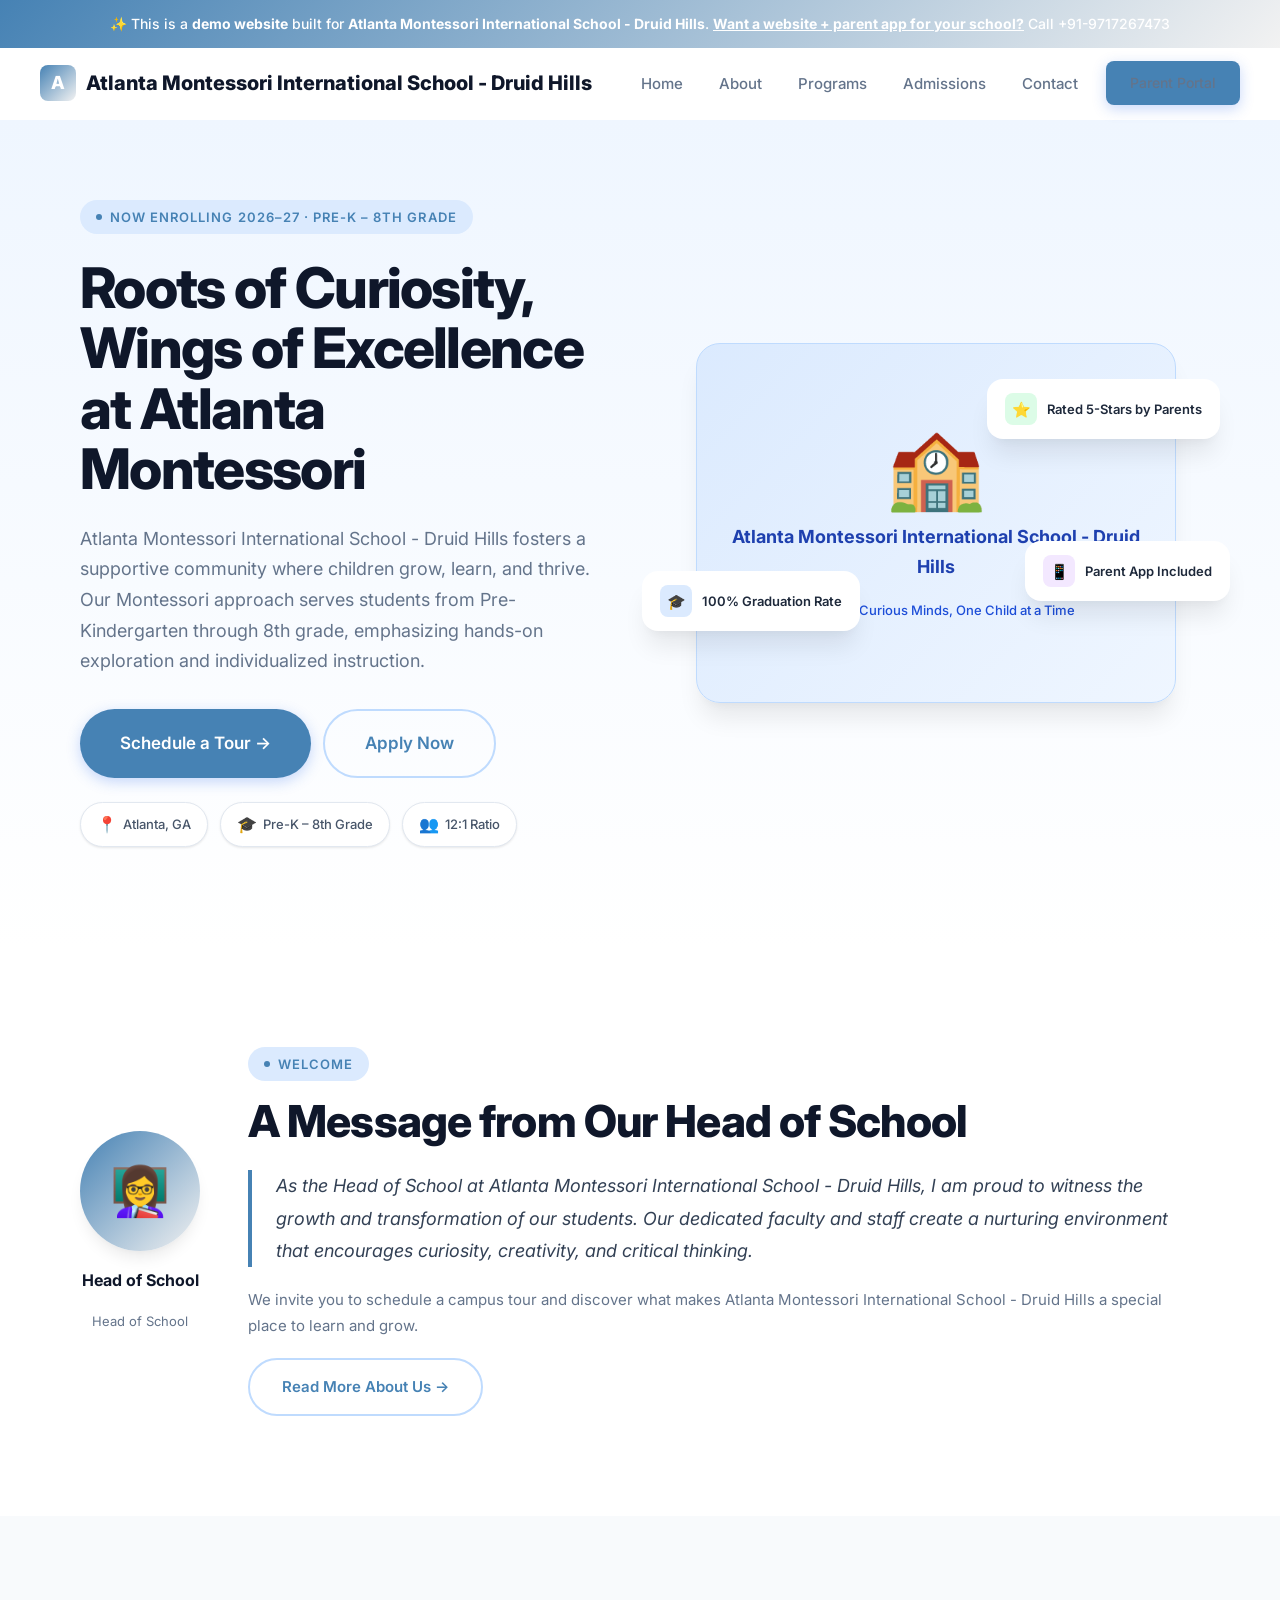
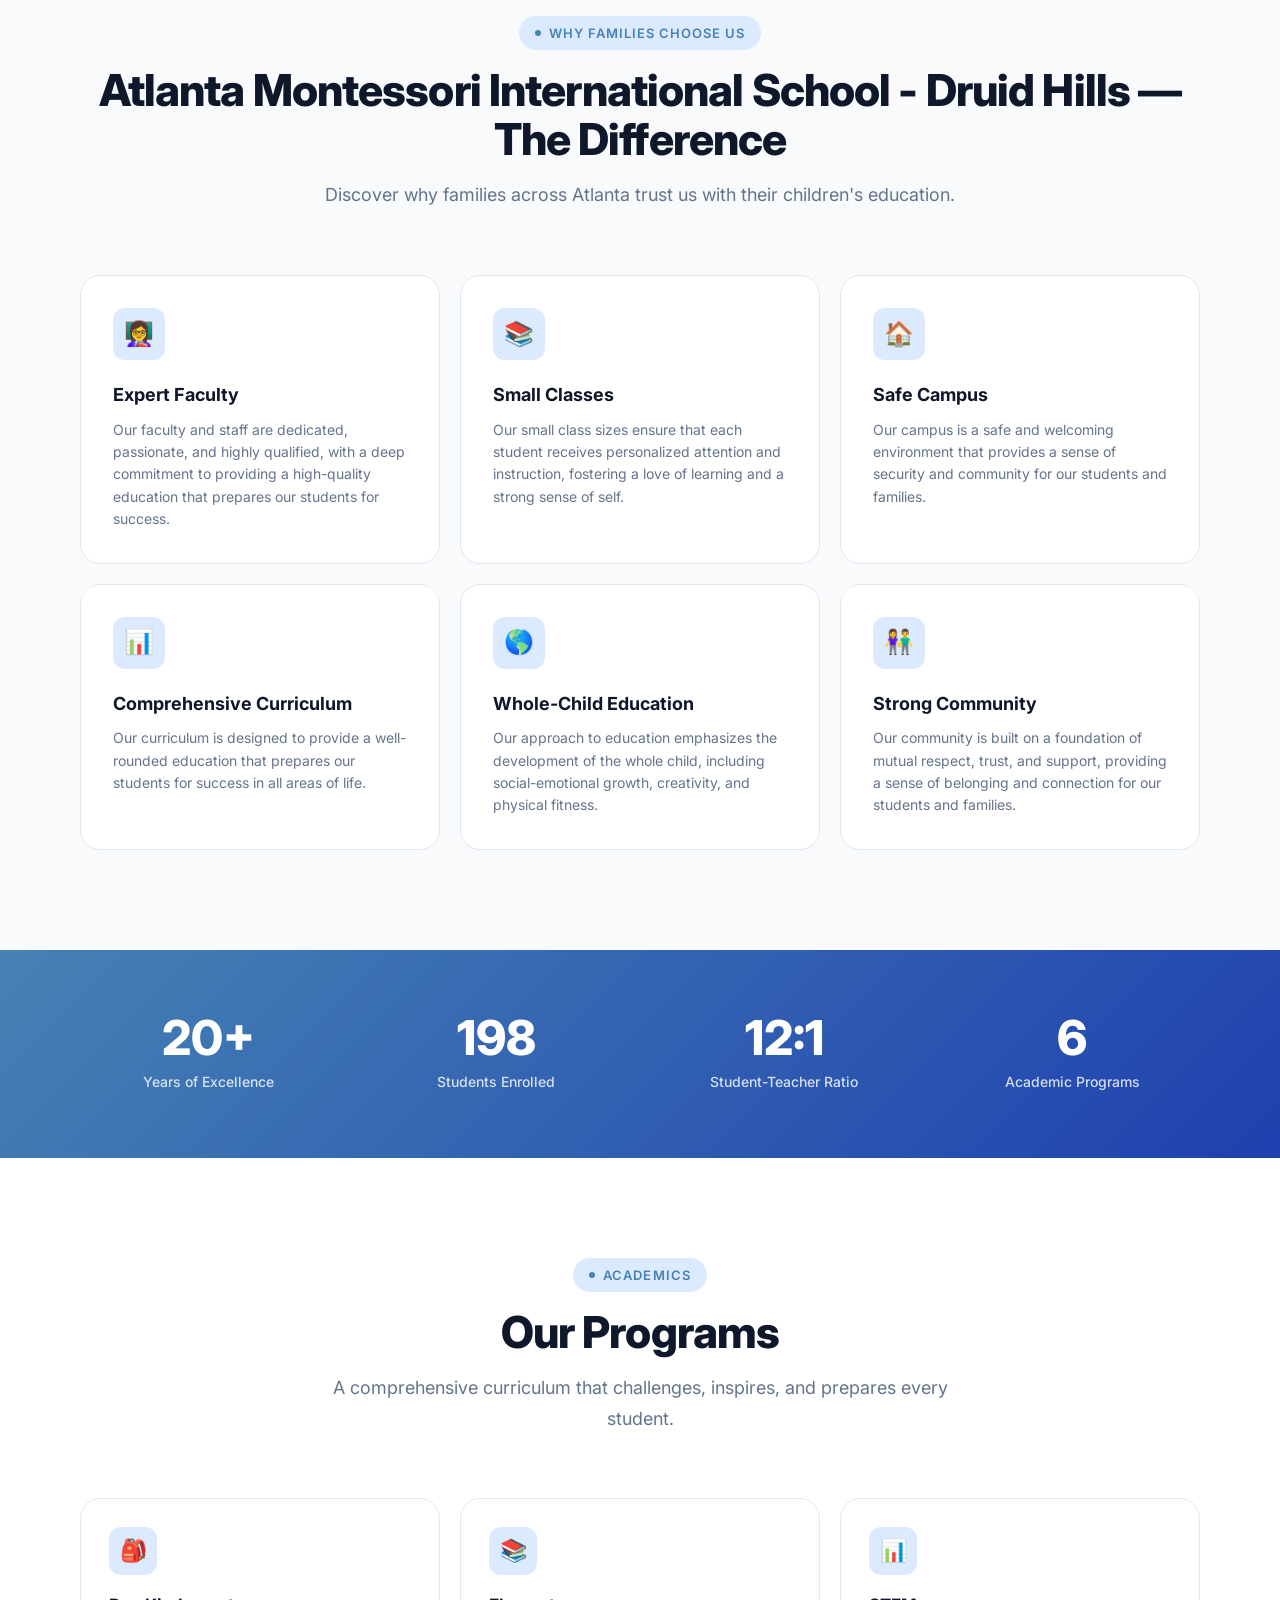
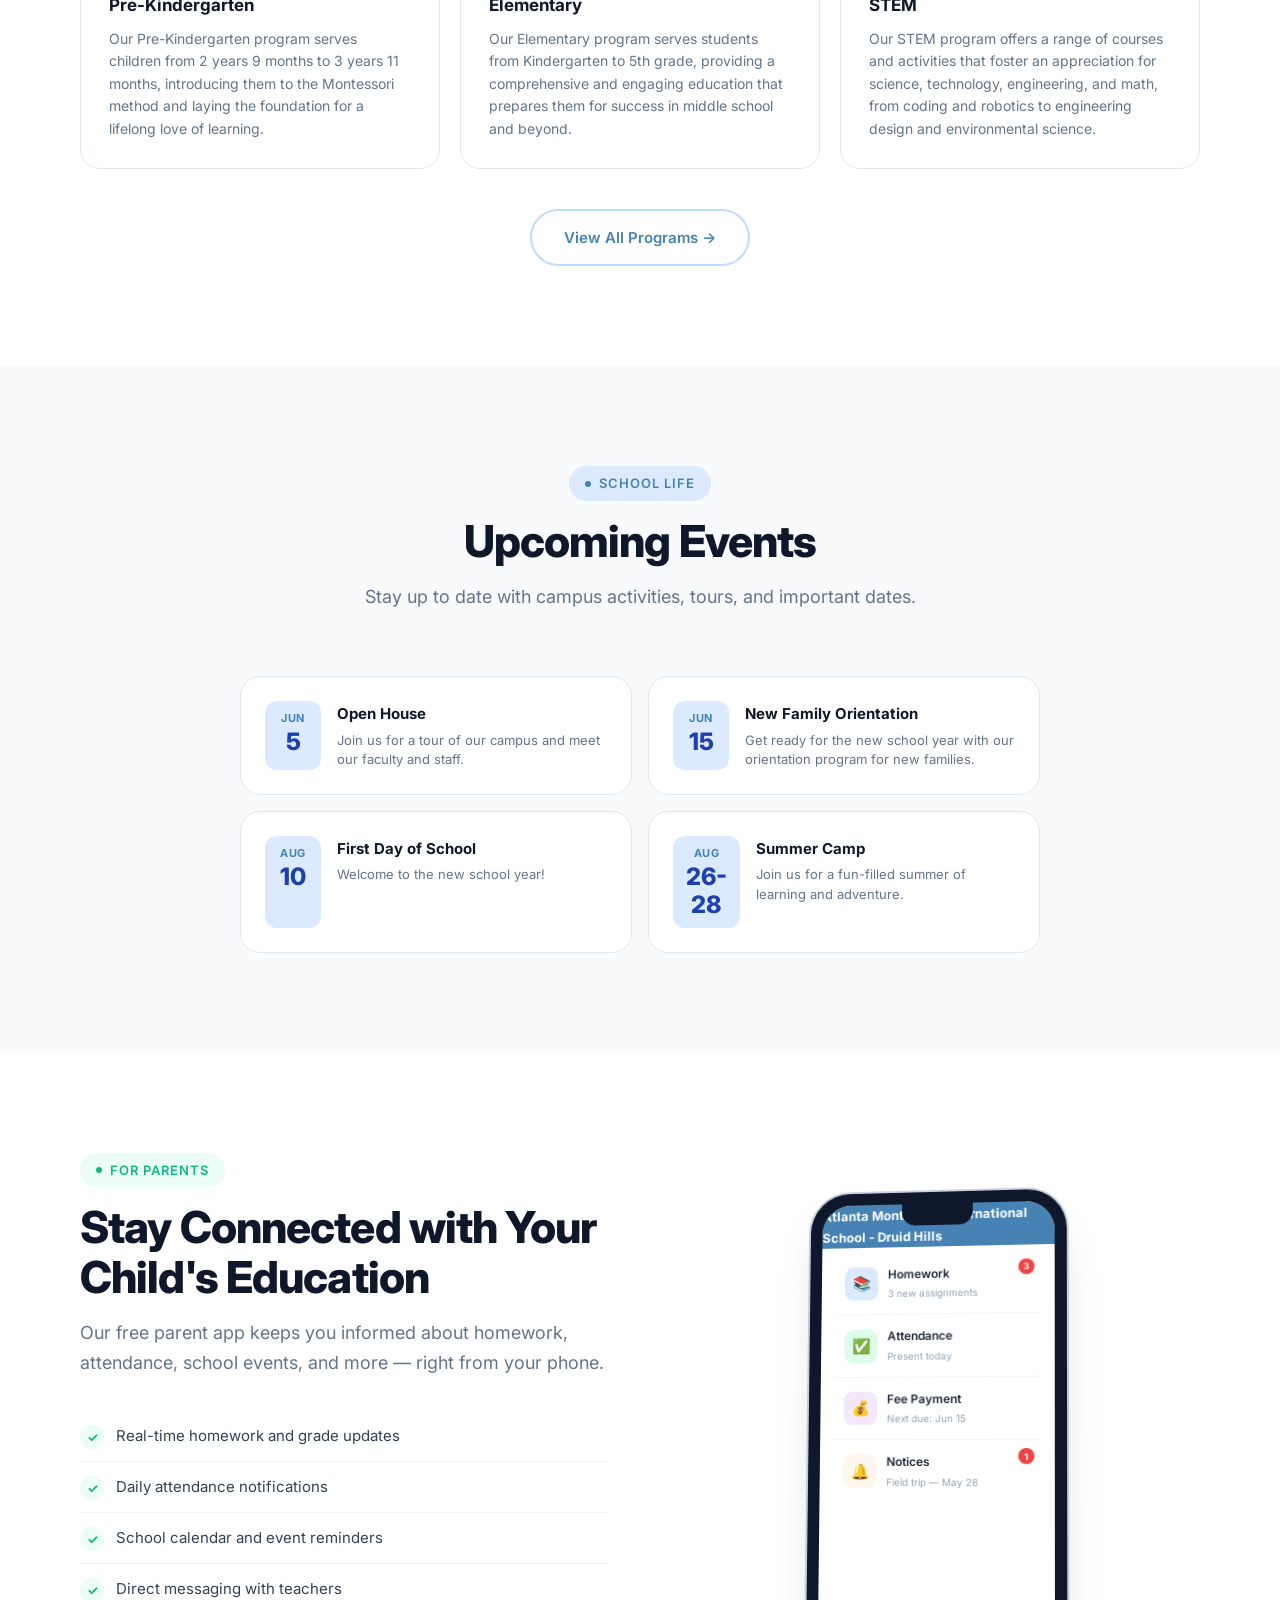
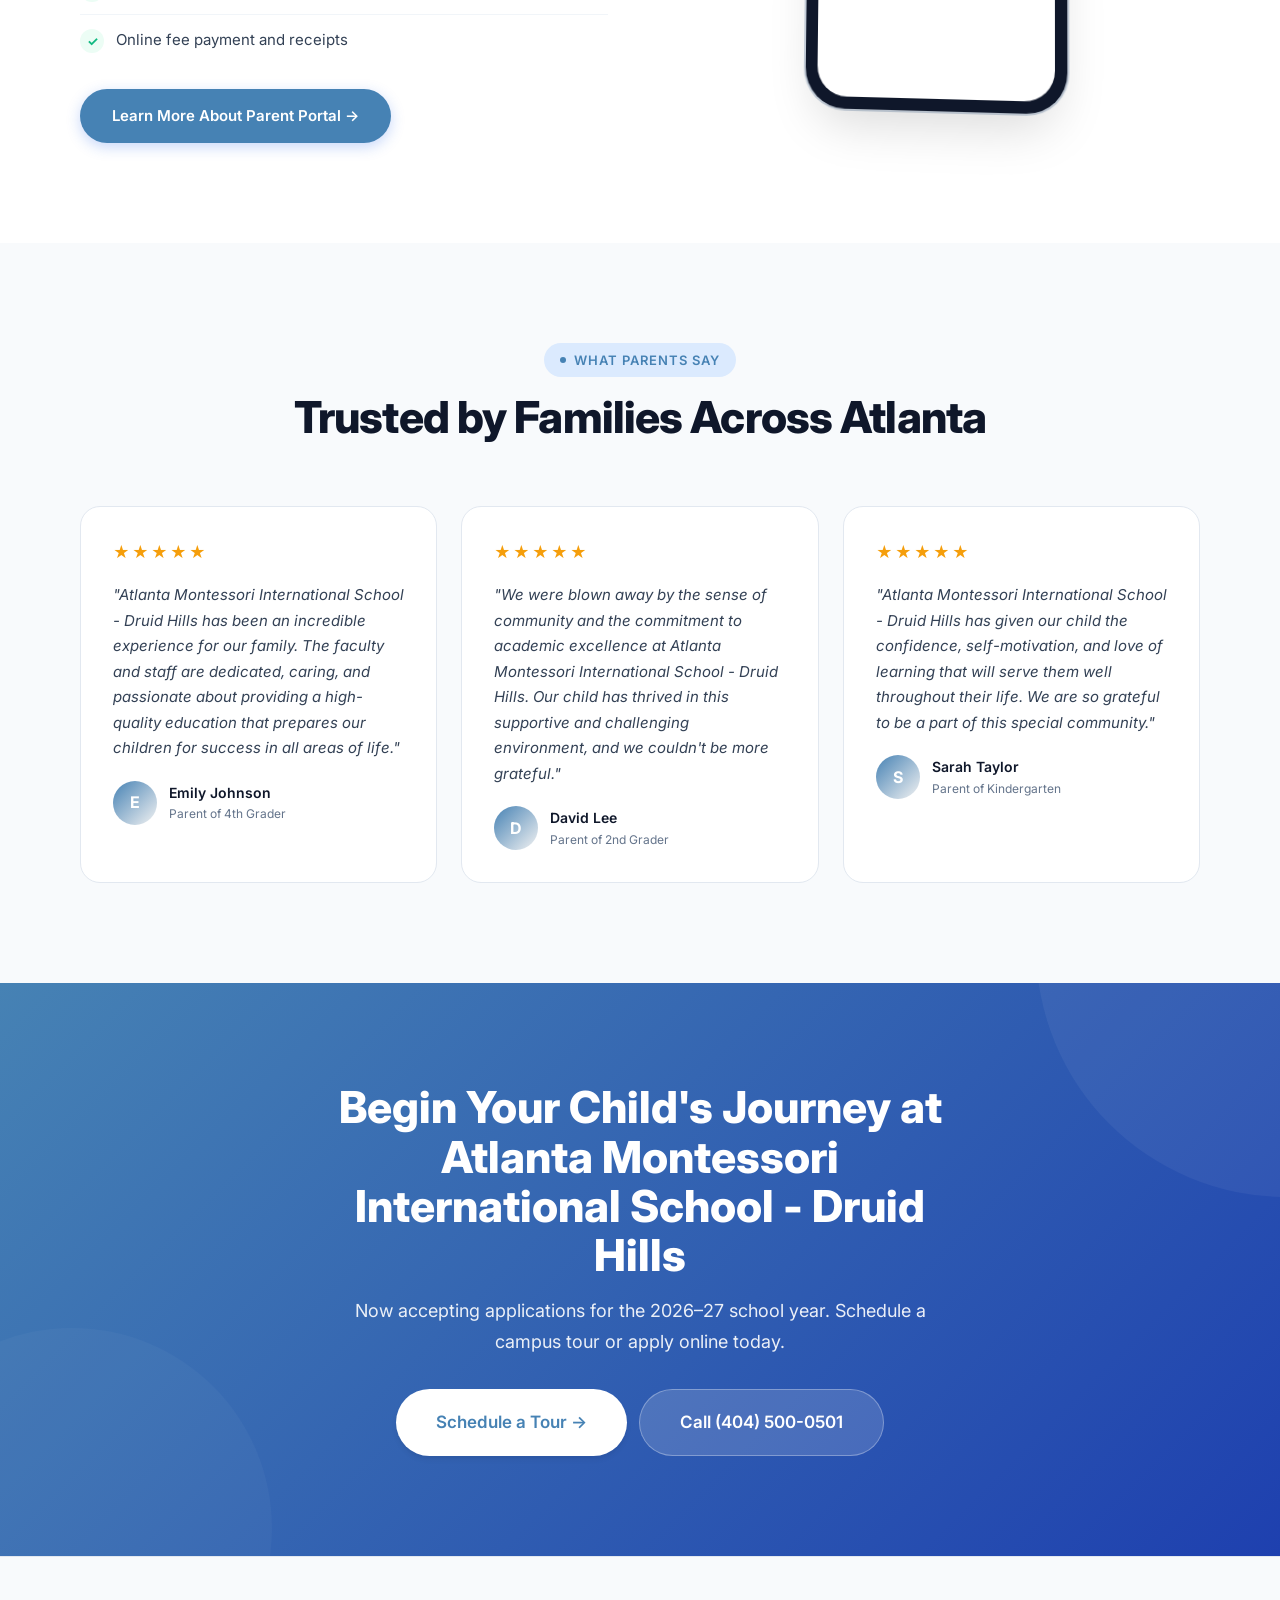
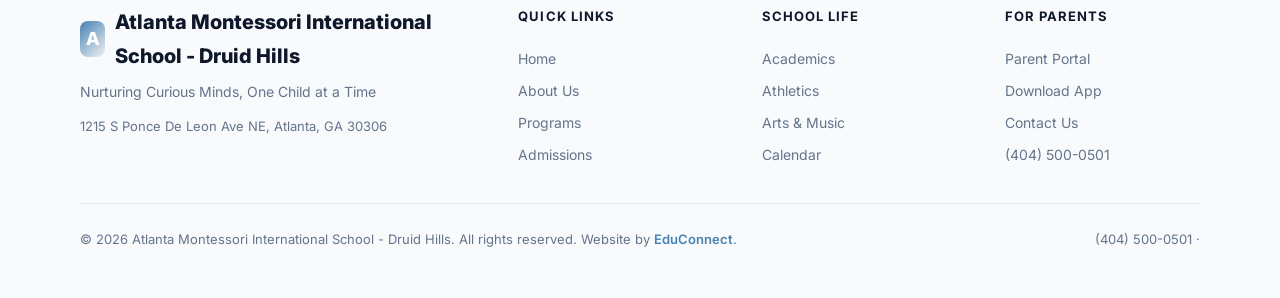
==== commit cea59a35: "Initial demo site for Atlanta Montessori International School - Druid Hills" ====
--- a/index.html
+++ b/index.html
@@ -25,8 +25,8 @@
 <section class="hero"><div class="container"><div class="hero-inner">
   <div class="hero-content">
     <div class="badge animate-on-scroll mb-6">Now Enrolling 2026–27 · Pre-K – 8th Grade</div>
-    <h1 class="heading-xl animate-on-scroll mb-6">Empowering Curious Minds at Atlanta Montessori International School</h1>
-    <p class="text-lg text-muted animate-on-scroll mb-8">At Atlanta Montessori International School in Druid Hills, we offer a nurturing environment for children from preschool to 8th grade. Our Montessori philosophy fosters independence, self-directed learning, and a love for discovery. Join our vibrant community and watch your child thrive.</p>
+    <h1 class="heading-xl animate-on-scroll mb-6">Roots of Curiosity, Wings of Excellence at Atlanta Montessori</h1>
+    <p class="text-lg text-muted animate-on-scroll mb-8">Atlanta Montessori International School - Druid Hills fosters a supportive community where children grow, learn, and thrive. Our Montessori approach serves students from Pre-Kindergarten through 8th grade, emphasizing hands-on exploration and individualized instruction.</p>
     <div class="hero-actions animate-on-scroll">
       <a href="/admissions.html" class="btn btn-primary btn-lg">Schedule a Tour →</a>
       <a href="/admissions.html" class="btn btn-outline btn-lg">Apply Now</a>
@@ -39,7 +39,7 @@
   </div>
   <div class="hero-visual animate-on-scroll">
     <div class="school-illustration"><div class="school-illustration-inner">
-      <div class="school-building">🏫</div><h3>Atlanta Montessori International School - Druid Hills</h3><p>Empowering Curious Minds, One Discovery at a Time</p>
+      <div class="school-building">🏫</div><h3>Atlanta Montessori International School - Druid Hills</h3><p>Nurturing Curious Minds, One Child at a Time</p>
     </div></div>
     <div class="float-card card-1"><div class="fc-icon green">⭐</div>Rated 5-Stars by Parents</div>
     <div class="float-card card-2"><div class="fc-icon blue">🎓</div>100% Graduation Rate</div>
@@ -55,7 +55,7 @@
   <div class="welcome-text animate-on-scroll">
     <div class="badge mb-4">Welcome</div>
     <h2 class="heading-lg mb-6">A Message from Our Head of School</h2>
-    <blockquote>As the Head of School, I'm proud to lead a team of dedicated educators who bring out the best in every child. Our school is more than just a place of learning – it's a community that nurtures the whole child, academically, socially, and emotionally.</blockquote>
+    <blockquote>As the Head of School at Atlanta Montessori International School - Druid Hills, I am proud to witness the growth and transformation of our students. Our dedicated faculty and staff create a nurturing environment that encourages curiosity, creativity, and critical thinking.</blockquote>
     <p>We invite you to schedule a campus tour and discover what makes Atlanta Montessori International School - Druid Hills a special place to learn and grow.</p>
     <a href="/about.html" class="btn btn-outline" style="margin-top:20px">Read More About Us →</a>
   </div>
@@ -69,22 +69,22 @@
   </div>
   <div class="features-grid">
       <div class="feature-card animate-on-scroll stagger-1">
-        <div class="feature-icon">👩‍🏫</div><h3>Expert Faculty</h3><p>Our experienced teachers are trained in the Montessori method, providing a nurturing and supportive environment that fosters academic excellence and social-emotional growth.</p>
+        <div class="feature-icon">👩‍🏫</div><h3>Expert Faculty</h3><p>Our faculty and staff are dedicated, passionate, and highly qualified, with a deep commitment to providing a high-quality education that prepares our students for success.</p>
       </div>
       <div class="feature-card animate-on-scroll stagger-2">
-        <div class="feature-icon">📚</div><h3>Small Class Sizes</h3><p>Our small class sizes ensure that every child receives personalized attention, guidance, and support to reach their full potential.</p>
+        <div class="feature-icon">📚</div><h3>Small Classes</h3><p>Our small class sizes ensure that each student receives personalized attention and instruction, fostering a love of learning and a strong sense of self.</p>
       </div>
       <div class="feature-card animate-on-scroll stagger-3">
-        <div class="feature-icon">🌳</div><h3>Safe Campus</h3><p>Our safe and secure campus provides a welcoming and inclusive environment for children to learn, play, and grow.</p>
+        <div class="feature-icon">🏠</div><h3>Safe Campus</h3><p>Our campus is a safe and welcoming environment that provides a sense of security and community for our students and families.</p>
       </div>
       <div class="feature-card animate-on-scroll stagger-4">
-        <div class="feature-icon">📊</div><h3></h3><p>Our rigorous curriculum is designed to challenge and engage children, fostering a love for learning that lasts a lifetime.</p>
+        <div class="feature-icon">📊</div><h3>Comprehensive Curriculum</h3><p>Our curriculum is designed to provide a well-rounded education that prepares our students for success in all areas of life.</p>
       </div>
       <div class="feature-card animate-on-scroll stagger-5">
-        <div class="feature-icon">🌈</div><h3>Whole-Child Education</h3><p>We believe in education that goes beyond the classroom, fostering social-emotional growth, character development, and a sense of community that lasts a lifetime.</p>
+        <div class="feature-icon">🌎</div><h3>Whole-Child Education</h3><p>Our approach to education emphasizes the development of the whole child, including social-emotional growth, creativity, and physical fitness.</p>
       </div>
       <div class="feature-card animate-on-scroll stagger-6">
-        <div class="feature-icon">🌎</div><h3>Community Engagement</h3><p>We're committed to building strong relationships with local families, businesses, and organizations, providing opportunities for community service, partnerships, and collaboration.</p>
+        <div class="feature-icon">👫</div><h3>Strong Community</h3><p>Our community is built on a foundation of mutual respect, trust, and support, providing a sense of belonging and connection for our students and families.</p>
       </div></div>
 </div></section>
 
@@ -103,13 +103,13 @@
   </div>
   <div class="programs-grid">
       <div class="program-card animate-on-scroll stagger-1">
-        <div class="program-icon">🎒</div><h3>Pre-Kindergarten</h3><p>Our Pre-K program is designed for children aged 2-3, offering a play-based introduction to Montessori principles and a strong foundation for future success.</p>
+        <div class="program-icon">🎒</div><h3>Pre-Kindergarten</h3><p>Our Pre-Kindergarten program serves children from 2 years 9 months to 3 years 11 months, introducing them to the Montessori method and laying the foundation for a lifelong love of learning.</p>
       </div>
       <div class="program-card animate-on-scroll stagger-2">
-        <div class="program-icon">📚</div><h3>Elementary</h3><p>Our Elementary program serves children from kindergarten to 4th grade, focusing on hands-on learning, critical thinking, and social-emotional development.</p>
+        <div class="program-icon">📚</div><h3>Elementary</h3><p>Our Elementary program serves students from Kindergarten to 5th grade, providing a comprehensive and engaging education that prepares them for success in middle school and beyond.</p>
       </div>
       <div class="program-card animate-on-scroll stagger-3">
-        <div class="program-icon">📝</div><h3>Middle/Upper</h3><p>Our Middle and Upper School programs serve children from 5th to 8th grade, emphasizing academic rigor, character development, and community engagement.</p>
+        <div class="program-icon">📊</div><h3>STEM</h3><p>Our STEM program offers a range of courses and activities that foster an appreciation for science, technology, engineering, and math, from coding and robotics to engineering design and environmental science.</p>
       </div></div>
   <div class="text-center animate-on-scroll" style="margin-top:40px"><a href="/programs.html" class="btn btn-outline">View All Programs →</a></div>
 </div></section>
@@ -122,16 +122,16 @@
   </div>
   <div class="events-grid"><div class="event-card animate-on-scroll stagger-1">
         <div class="event-date"><div class="month">Jun</div><div class="day">5</div></div>
-        <div class="event-info"><h4>Open House</h4><p>Join us for an open house event to learn more about our school and meet our community.</p></div>
+        <div class="event-info"><h4>Open House</h4><p>Join us for a tour of our campus and meet our faculty and staff.</p></div>
       </div><div class="event-card animate-on-scroll stagger-2">
-        <div class="event-date"><div class="month">Aug</div><div class="day">15</div></div>
-        <div class="event-info"><h4>First Day of School</h4><p>Mark your calendars for the first day of school, where we'll kick off a new year of learning and discovery.</p></div>
+        <div class="event-date"><div class="month">Jun</div><div class="day">15</div></div>
+        <div class="event-info"><h4>New Family Orientation</h4><p>Get ready for the new school year with our orientation program for new families.</p></div>
       </div><div class="event-card animate-on-scroll stagger-3">
-        <div class="event-date"><div class="month">Aug</div><div class="day">22</div></div>
-        <div class="event-info"><h4>Parent Orientation</h4><p>Join us for a parent orientation event to learn more about our school's philosophy, policies, and programs.</p></div>
+        <div class="event-date"><div class="month">Aug</div><div class="day">10</div></div>
+        <div class="event-info"><h4>First Day of School</h4><p>Welcome to the new school year!</p></div>
       </div><div class="event-card animate-on-scroll stagger-4">
-        <div class="event-date"><div class="month">Sep</div><div class="day">1</div></div>
-        <div class="event-info"><h4>Welcome Week</h4><p>Join us for a week of welcome events, activities, and icebreakers to help our new students feel at home.</p></div>
+        <div class="event-date"><div class="month">Aug</div><div class="day">26-28</div></div>
+        <div class="event-info"><h4>Summer Camp</h4><p>Join us for a fun-filled summer of learning and adventure.</p></div>
       </div></div>
 </div></section>
 
@@ -176,21 +176,21 @@
   <div class="testimonials-grid">
       <div class="testimonial-card animate-on-scroll stagger-1">
         <div class="stars"><span class="star">★</span><span class="star">★</span><span class="star">★</span><span class="star">★</span><span class="star">★</span></div>
-        <p class="testimonial-text">"Atlanta Montessori International School has been an incredible experience for our child, providing a nurturing environment that fosters independence, creativity, and a love for learning. Our child has thrived under the guidance of experienced and caring teachers who truly understand the Montessori method."</p>
-        <div class="testimonial-author"><div class="author-avatar">J</div>
-        <div class="author-info"><div class="author-name">Jane Doe</div><div class="author-role">Parent of 3rd Grader</div></div></div>
+        <p class="testimonial-text">"Atlanta Montessori International School - Druid Hills has been an incredible experience for our family. The faculty and staff are dedicated, caring, and passionate about providing a high-quality education that prepares our children for success in all areas of life."</p>
+        <div class="testimonial-author"><div class="author-avatar">E</div>
+        <div class="author-info"><div class="author-name">Emily Johnson</div><div class="author-role">Parent of 4th Grader</div></div></div>
       </div>
       <div class="testimonial-card animate-on-scroll stagger-2">
         <div class="stars"><span class="star">★</span><span class="star">★</span><span class="star">★</span><span class="star">★</span><span class="star">★</span></div>
-        <p class="testimonial-text">"We chose Atlanta Montessori International School for its strong commitment to character development, community service, and academic excellence. Our child has grown into a confident, compassionate, and curious individual who is well-prepared for the challenges of middle school and beyond."</p>
-        <div class="testimonial-author"><div class="author-avatar">J</div>
-        <div class="author-info"><div class="author-name">John Smith</div><div class="author-role">Parent of 6th Grader</div></div></div>
+        <p class="testimonial-text">"We were blown away by the sense of community and the commitment to academic excellence at Atlanta Montessori International School - Druid Hills. Our child has thrived in this supportive and challenging environment, and we couldn't be more grateful."</p>
+        <div class="testimonial-author"><div class="author-avatar">D</div>
+        <div class="author-info"><div class="author-name">David Lee</div><div class="author-role">Parent of 2nd Grader</div></div></div>
       </div>
       <div class="testimonial-card animate-on-scroll stagger-3">
         <div class="stars"><span class="star">★</span><span class="star">★</span><span class="star">★</span><span class="star">★</span><span class="star">★</span></div>
-        <p class="testimonial-text">"The sense of community at Atlanta Montessori International School is truly special. Our child has formed lasting friendships, developed a love for arts and music, and gained a sense of belonging that has been a game-changer for their social and emotional growth."</p>
-        <div class="testimonial-author"><div class="author-avatar">E</div>
-        <div class="author-info"><div class="author-name">Emily Johnson</div><div class="author-role">Parent of Kindergartener</div></div></div>
+        <p class="testimonial-text">"Atlanta Montessori International School - Druid Hills has given our child the confidence, self-motivation, and love of learning that will serve them well throughout their life. We are so grateful to be a part of this special community."</p>
+        <div class="testimonial-author"><div class="author-avatar">S</div>
+        <div class="author-info"><div class="author-name">Sarah Taylor</div><div class="author-role">Parent of Kindergarten</div></div></div>
       </div></div>
 </div></section>
 
@@ -207,7 +207,7 @@
     <div class="footer-grid">
       <div class="footer-brand">
         <div class="logo" style="margin-bottom:8px"><span class="logo-icon">A</span>Atlanta Montessori International School - Druid Hills</div>
-        <p>Empowering Curious Minds, One Discovery at a Time</p>
+        <p>Nurturing Curious Minds, One Child at a Time</p>
         <p style="margin-top:12px;font-size:13px">1215 S Ponce De Leon Ave NE, Atlanta, GA 30306</p>
       </div>
       <div class="footer-col"><h4>Quick Links</h4><a href="/">Home</a><a href="/about.html">About Us</a><a href="/programs.html">Programs</a><a href="/admissions.html">Admissions</a></div>
--- a/styles.css
+++ b/styles.css
@@ -1,8 +1,8 @@
 /* ===== DESIGN SYSTEM — LIGHT PROFESSIONAL ===== */
 :root{
-  --primary:#4567b7;--primary-50:#eff6ff;--primary-100:#dbeafe;--primary-200:#bfdbfe;
-  --primary-500:#4567b7;--primary-600:#1d4ed8;--primary-700:#1e40af;
-  --secondary:#8b9467;--accent:#10b981;--accent-50:#ecfdf5;
+  --primary:#4682B4;--primary-50:#eff6ff;--primary-100:#dbeafe;--primary-200:#bfdbfe;
+  --primary-500:#4682B4;--primary-600:#1d4ed8;--primary-700:#1e40af;
+  --secondary:#F2F2F2;--accent:#10b981;--accent-50:#ecfdf5;
   --white:#fff;--gray-50:#f8fafc;--gray-100:#f1f5f9;--gray-200:#e2e8f0;--gray-300:#cbd5e1;
   --gray-400:#94a3b8;--gray-500:#64748b;--gray-600:#475569;--gray-700:#334155;
   --gray-800:#1e293b;--gray-900:#0f172a;
